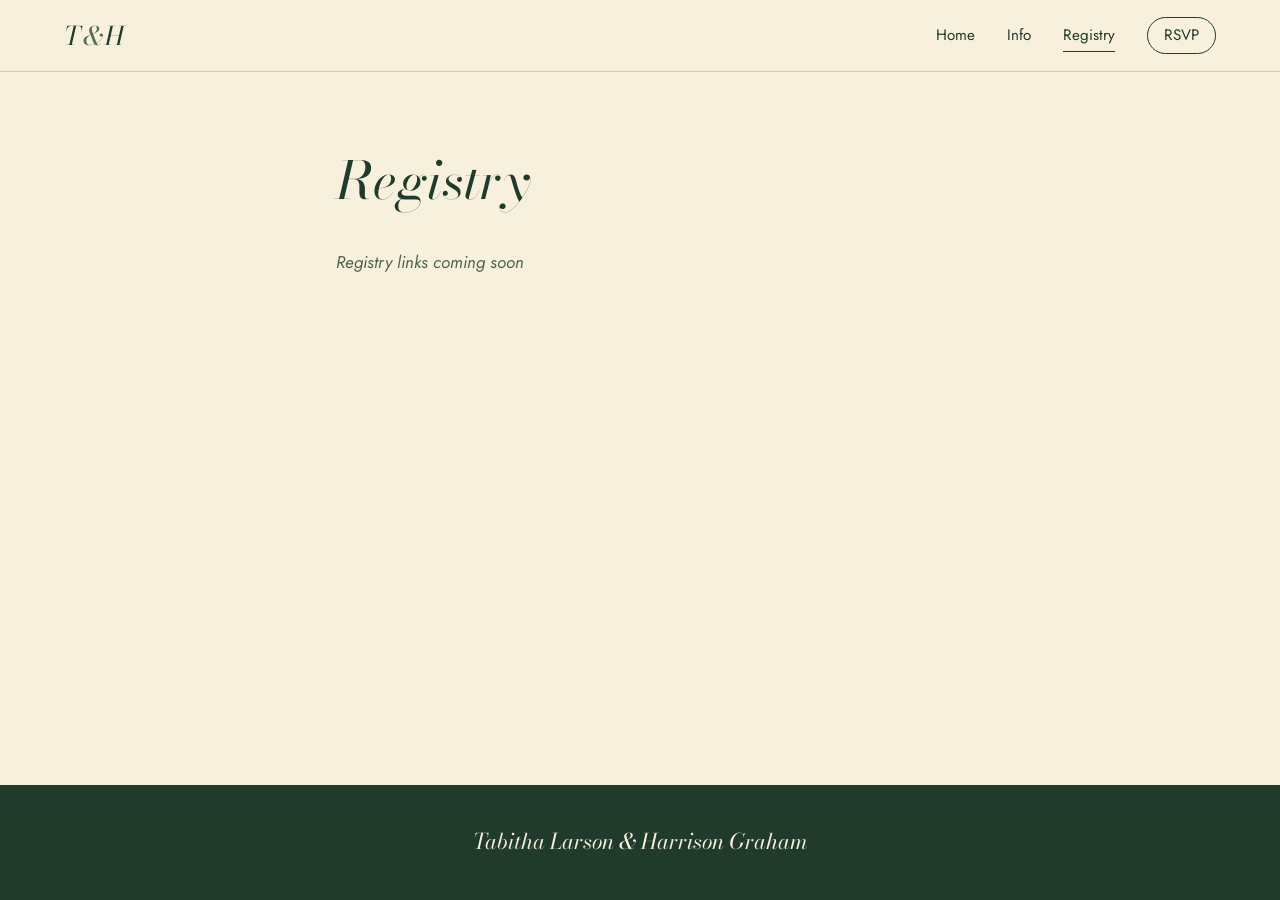
==== registry-list/index.html @ ad93a905 "Rebuild site for Tabitha and Harrison's wedding Replace Taylor and Connor's content and design with " ====
<!DOCTYPE html>
<html lang="en">
<head>
  <meta charset="UTF-8" />
  <meta name="viewport" content="width=device-width, initial-scale=1.0, viewport-fit=cover" />
  <title data-wc-title="Registry">Tabitha & Harrison | Registry</title>
  <link rel="preconnect" href="https://fonts.googleapis.com" />
  <link rel="preconnect" href="https://fonts.gstatic.com" crossorigin />
  <link href="https://fonts.googleapis.com/css2?family=Bodoni+Moda:ital,opsz,wght@0,6..96,400;0,6..96,500;1,6..96,400;1,6..96,500&family=Jost:wght@400;500&display=swap" rel="stylesheet" />
  <link rel="stylesheet" href="../css/styles.css" />
</head>
<body>
  <header class="site-header">
    <a class="monogram" href="../index.html" aria-label="Home"><span data-wc="couple.partnerA.first.0">T</span><span class="monogram__amp">&amp;</span><span data-wc="couple.partnerB.first.0">H</span></a>
    <nav class="nav" aria-label="Main">
      <a href="../index.html">Home</a>
      <a href="../info.html">Info</a>
      <a href="index.html" aria-current="page">Registry</a>
      <a class="nav__rsvp" href="../rsvp.html">RSVP</a>
    </nav>
  </header>

  <main class="page">
    <h1 class="page__title">Registry</h1>
    <div class="registry" data-wc-registry>
      <!-- Rendered from WEDDING.registry in js/wedding-config.js -->
    </div>
  </main>

  <footer class="site-footer">
    <p class="site-footer__names" data-wc="couple.footerNames">Tabitha Larson &amp; Harrison Graham</p>
  </footer>

  <script type="module" src="../js/apply-wedding-config.js"></script>
</body>
</html>
---- css/styles.css ----
/*
 * Tabitha & Harrison — site styles.
 * Palette comes from the wedding colors: vanilla, dark green, sage, lavender.
 * The four base colors can be overridden from WEDDING.theme (js/wedding-config.js);
 * every other color is mixed from them.
 */

:root {
  --vanilla: #f7f0dc;
  --green: #203a2b;
  --sage: #9caf88;
  --lavender: #b7a6d6;

  /* Text-safe shades. The base sage and lavender are too light for text on vanilla. */
  --sage-ink: color-mix(in srgb, var(--sage) 45%, var(--green));
  --lavender-ink: color-mix(in srgb, var(--lavender) 45%, #2c2142);
  --green-soft: color-mix(in srgb, var(--green) 78%, var(--vanilla));
  --vanilla-deep: color-mix(in srgb, var(--vanilla) 92%, var(--sage));
  --paper: color-mix(in srgb, var(--vanilla) 55%, #fff);
  --rule: color-mix(in srgb, var(--green) 20%, var(--vanilla));

  --font-display: "Bodoni Moda", "Didot", Georgia, serif;
  --font-body: "Jost", "Futura", system-ui, sans-serif;

  --gutter: clamp(1rem, 5vw, 4rem);
  --measure: 38rem;
  --header-h: 4.5rem;
}

*,
*::before,
*::after {
  box-sizing: border-box;
}

html {
  -webkit-text-size-adjust: 100%;
  scroll-padding-top: calc(var(--header-h) + 1rem);
}

body {
  margin: 0;
  min-height: 100vh;
  display: flex;
  flex-direction: column;
  background: var(--vanilla);
  color: var(--green);
  font-family: var(--font-body);
  font-size: 1.0625rem;
  line-height: 1.6;
}

main {
  flex: 1;
}

a {
  color: inherit;
  text-decoration-thickness: 1px;
  text-underline-offset: 0.2em;
}

a:hover {
  color: var(--lavender-ink);
}

:focus-visible {
  outline: 2px solid var(--lavender-ink);
  outline-offset: 3px;
  border-radius: 2px;
}

[hidden] {
  display: none !important;
}

/* ---------- Header ---------- */

.site-header {
  position: sticky;
  top: 0;
  z-index: 10;
  display: flex;
  align-items: center;
  justify-content: space-between;
  gap: 1rem;
  min-height: var(--header-h);
  padding: 0 var(--gutter);
  padding-top: env(safe-area-inset-top);
  background: color-mix(in srgb, var(--vanilla) 92%, transparent);
  backdrop-filter: blur(6px);
  border-bottom: 1px solid var(--rule);
}

.monogram {
  font-family: var(--font-display);
  font-style: italic;
  font-size: 1.6rem;
  line-height: 1;
  text-decoration: none;
  white-space: nowrap;
}

.monogram__amp {
  color: var(--sage-ink);
  margin: 0 0.1em;
}

.nav {
  display: flex;
  align-items: center;
  gap: clamp(0.75rem, 3vw, 2rem);
  font-size: 0.95rem;
}

.nav a {
  text-decoration: none;
  padding: 0.25rem 0;
  border-bottom: 1px solid transparent;
}

.nav a[aria-current="page"] {
  border-bottom-color: currentColor;
}

.nav .nav__rsvp {
  padding: 0.35rem 1rem;
  border: 1px solid var(--green);
  border-radius: 999px;
}

.nav .nav__rsvp[aria-current="page"],
.nav .nav__rsvp:hover {
  background: var(--green);
  color: var(--vanilla);
}

/* ---------- Buttons ---------- */

.button {
  display: inline-block;
  padding: 0.8rem 1.9rem;
  border: 1px solid var(--green);
  border-radius: 999px;
  background: var(--green);
  color: var(--vanilla);
  font: 500 1rem/1.2 var(--font-body);
  text-decoration: none;
  cursor: pointer;
}

.button:hover {
  background: var(--green-soft);
  color: var(--vanilla);
}

.button--quiet {
  background: transparent;
  color: var(--green);
}

.button--quiet:hover {
  background: var(--vanilla-deep);
  color: var(--green);
}

/* ---------- Hero ---------- */

.hero {
  display: grid;
  grid-template-columns: minmax(0, 1fr) minmax(14rem, 20rem);
  align-items: end;
  align-content: center;
  gap: 2rem 4rem;
  min-height: min(calc(100svh - var(--header-h)), 46rem);
  padding: clamp(3rem, 8vw, 6rem) var(--gutter) clamp(3rem, 6vw, 5rem);
}

.hero__names {
  margin: 0;
  display: flex;
  flex-direction: column;
  font-family: var(--font-display);
  font-style: italic;
  font-weight: 400;
  font-size: clamp(3.75rem, 13vw, 10rem);
  line-height: 0.92;
  letter-spacing: -0.02em;
}

.hero__amp {
  align-self: flex-start;
  margin: 0.04em 0 0.04em 1.6em;
  color: var(--lavender);
  font-size: 0.7em;
  line-height: 0.9;
}

.hero__name--second {
  padding-left: clamp(0.5em, 6vw, 1.2em);
}

.hero__details {
  padding-left: 1.25rem;
  border-left: 2px solid var(--sage);
}

.hero__details p {
  margin: 0;
}

.hero__intro {
  font-family: var(--font-display);
  font-style: italic;
  font-size: 1.5rem;
  line-height: 1.3;
}

.hero__date {
  margin-top: 1.25rem !important;
  font-weight: 500;
}

.hero__city {
  color: var(--green-soft);
  margin-bottom: 1.75rem !important;
}

/* The page's one load moment: the names settle in, then the details. */
@media (prefers-reduced-motion: no-preference) {
  .hero__name,
  .hero__amp,
  .hero__details {
    animation: settle 900ms cubic-bezier(0.2, 0.7, 0.2, 1) both;
  }
  .hero__amp {
    animation-delay: 150ms;
  }
  .hero__name--second {
    animation-delay: 280ms;
  }
  .hero__details {
    animation-delay: 550ms;
  }
}

@keyframes settle {
  from {
    opacity: 0;
    transform: translateY(0.35em);
  }
}

/* ---------- Section titles ---------- */

.section-title,
.page__title {
  margin: 0 0 2.5rem;
  font-family: var(--font-display);
  font-style: italic;
  font-weight: 400;
  font-size: clamp(2.25rem, 5vw, 3.25rem);
  line-height: 1.1;
}

/* ---------- Schedule: events grow off a single stem ---------- */

.schedule {
  padding: clamp(3.5rem, 8vw, 6rem) var(--gutter);
  background: var(--vanilla-deep);
}

.schedule__inner {
  max-width: 52rem;
}

.stem {
  --stem-x: 0.6rem;
  position: relative;
  margin: 0;
  padding: 0 0 0 calc(var(--stem-x) + 2.5rem);
  list-style: none;
}

/* The stem itself. */
.stem::before {
  content: "";
  position: absolute;
  top: 0.5rem;
  bottom: 0.5rem;
  left: var(--stem-x);
  width: 2px;
  background: var(--sage);
  border-radius: 2px;
}

.stem__event {
  position: relative;
  padding-bottom: clamp(2.5rem, 6vw, 4rem);
}

.stem__event:last-child {
  padding-bottom: 0;
}

/* A leaf branching off the stem at each event. */
.stem__event::before {
  content: "";
  position: absolute;
  top: 0;
  left: calc(-2.5rem + 1px);
  width: 1.8rem;
  height: 1.2rem;
  background: var(--sage);
  /* Sharp corners at bottom-left (where it meets the stem) and top-right make the leaf's tips. */
  border-radius: 100% 0 100% 0;
  transform: rotate(-12deg);
  transform-origin: left bottom;
}

.stem__when {
  margin: 0;
  display: flex;
  flex-wrap: wrap;
  gap: 0 1rem;
  color: var(--sage-ink);
  font-weight: 500;
}

.stem__name {
  margin: 0.2rem 0 0.75rem;
  font-family: var(--font-display);
  font-weight: 400;
  font-size: clamp(1.9rem, 4vw, 2.5rem);
  line-height: 1.15;
}

.stem__venue {
  font-style: normal;
}

.stem__venue strong {
  font-weight: 500;
}

.stem__pending {
  margin: 0;
  color: var(--green-soft);
  font-style: italic;
}

.stem__timeline {
  margin: 1.25rem 0 0;
  padding: 0;
  list-style: none;
  max-width: var(--measure);
  border-top: 1px solid var(--rule);
}

.stem__timeline li {
  display: grid;
  grid-template-columns: 6.5rem 1fr;
  padding: 0.6rem 0;
  border-bottom: 1px solid var(--rule);
}

.stem__timeline-time {
  color: var(--lavender-ink);
  font-weight: 500;
}

/* ---------- Before you come ---------- */

.next-steps {
  padding: clamp(3.5rem, 8vw, 6rem) var(--gutter);
}

.next-steps__inner {
  max-width: 52rem;
}

.next-steps__list {
  margin: 0;
  padding: 0;
  list-style: none;
  border-top: 1px solid var(--rule);
}

.next-steps__list a {
  display: grid;
  grid-template-columns: minmax(10rem, 22rem) 1fr;
  gap: 0.25rem 2rem;
  align-items: baseline;
  padding: 1.25rem 0;
  border-bottom: 1px solid var(--rule);
  text-decoration: none;
}

.next-steps__name {
  font-family: var(--font-display);
  font-size: 1.6rem;
  line-height: 1.2;
}

.next-steps__desc {
  color: var(--green-soft);
}

.next-steps__list a:hover .next-steps__name {
  color: var(--lavender-ink);
  font-style: italic;
}

.next-steps__deadline {
  margin: 2rem 0 0;
  font-weight: 500;
}

/* ---------- Footer ---------- */

.site-footer {
  padding: 2.5rem var(--gutter) calc(2.5rem + env(safe-area-inset-bottom));
  background: var(--green);
  color: var(--vanilla);
  text-align: center;
}

.site-footer__names {
  margin: 0;
  font-family: var(--font-display);
  font-style: italic;
  font-size: 1.35rem;
}

/* ---------- Inner pages ---------- */

.page {
  width: 100%;
  max-width: 46rem;
  margin: 0 auto;
  padding: clamp(3rem, 7vw, 5rem) var(--gutter);
}

.page--narrow {
  max-width: 40rem;
}

.page--wide {
  max-width: 72rem;
}

.prose p {
  margin: 0 0 1rem;
  max-width: var(--measure);
}

/* Important information */

.info-block + .info-block {
  margin-top: 3.5rem;
}

.info-block__title {
  margin: 0 0 1.25rem;
  padding-bottom: 0.5rem;
  border-bottom: 2px solid var(--sage);
  font-family: var(--font-display);
  font-weight: 400;
  font-size: 1.9rem;
  line-height: 1.2;
}

.info-block__lead {
  margin: 0 0 1rem;
  font-family: var(--font-display);
  font-style: italic;
  font-size: 1.4rem;
}

.faq-item {
  border-bottom: 1px solid var(--rule);
}

.faq-item__question {
  display: flex;
  justify-content: space-between;
  gap: 1rem;
  padding: 1rem 0;
  font-weight: 500;
  cursor: pointer;
  list-style: none;
}

.faq-item__question::-webkit-details-marker {
  display: none;
}

.faq-item__question::after {
  content: "+";
  color: var(--sage-ink);
  font-size: 1.3rem;
  line-height: 1;
}

.faq-item[open] .faq-item__question::after {
  content: "\2212";
}

.faq-item__answer {
  margin: 0;
  padding: 0 0 1.25rem;
  max-width: var(--measure);
}

/* Registry */

.registry__blurb {
  margin: 0 0 2rem;
  max-width: var(--measure);
}

.registry__list {
  margin: 0;
  padding: 0;
  list-style: none;
  border-top: 1px solid var(--rule);
}

.registry__link {
  display: block;
  padding: 1.1rem 0;
  border-bottom: 1px solid var(--rule);
  font-family: var(--font-display);
  font-size: 1.6rem;
  text-decoration: none;
}

.registry__link:hover {
  font-style: italic;
}

/* ---------- RSVP ---------- */

.rsvp-intro {
  margin: 0 0 1.5rem;
  max-width: var(--measure);
}

.rsvp-form {
  display: grid;
  gap: 1.25rem;
  justify-items: start;
}

.rsvp-form--party {
  justify-items: stretch;
}

.rsvp-field {
  display: grid;
  gap: 0.35rem;
  width: 100%;
}

.rsvp-field__label {
  font-size: 0.95rem;
  font-weight: 500;
}

.rsvp-input {
  width: 100%;
  padding: 0.75rem 0.9rem;
  border: 1px solid var(--rule);
  border-radius: 6px;
  background: var(--paper);
  color: var(--green);
  font: inherit;
}

.rsvp-input:focus-visible {
  border-color: var(--lavender-ink);
}

.rsvp-choices {
  margin: 0 0 1.5rem;
  padding: 0;
  list-style: none;
  border-top: 1px solid var(--rule);
}

.rsvp-choice {
  display: flex;
  flex-wrap: wrap;
  justify-content: space-between;
  gap: 0.25rem 1rem;
  width: 100%;
  padding: 1rem 0;
  border: 0;
  border-bottom: 1px solid var(--rule);
  background: none;
  color: inherit;
  font: inherit;
  text-align: left;
  cursor: pointer;
}

.rsvp-choice:hover .rsvp-choice__name {
  color: var(--lavender-ink);
}

.rsvp-choice__name {
  font-weight: 500;
}

.rsvp-choice__party {
  color: var(--green-soft);
}

.rsvp-party-title {
  margin: 0 0 1.5rem;
  font-family: var(--font-display);
  font-weight: 400;
  font-size: 1.75rem;
  line-height: 1.2;
}

.rsvp-guest-card {
  padding: 1.5rem 0;
  border-top: 2px solid var(--sage);
}

.rsvp-guest-card__name {
  margin: 0 0 1rem;
  font-family: var(--font-display);
  font-style: italic;
  font-weight: 400;
  font-size: 1.6rem;
  line-height: 1.2;
}

.rsvp-event-field {
  display: grid;
  gap: 0.9rem;
  padding: 1rem 0 0;
}

.rsvp-event-field + .rsvp-event-field {
  margin-top: 1rem;
  border-top: 1px solid var(--rule);
}

.rsvp-event-field__name {
  margin: 0;
  color: var(--sage-ink);
  font-size: 1rem;
  font-weight: 500;
}

.rsvp-actions {
  display: flex;
  flex-wrap: wrap;
  gap: 0.75rem;
  margin-top: 0.5rem;
}

.rsvp-message {
  margin: 1.5rem 0 0;
  font-weight: 500;
}

.rsvp-message:empty {
  display: none;
}

.rsvp-message--error {
  color: #8a2c2c;
}

/* ---------- RSVP check dashboard ---------- */

.rsvpcheck-head {
  display: flex;
  flex-wrap: wrap;
  align-items: center;
  justify-content: space-between;
  gap: 1rem;
}

.rsvpcheck-head .page__title {
  margin-bottom: 0;
}

.rsvpcheck > .rsvp-intro {
  margin-top: 1rem;
}

.rsvpcheck-summary {
  margin: 0.5rem 0 1rem;
  color: var(--green-soft);
  font-weight: 500;
}

.rsvpcheck-event {
  margin-top: 3rem;
  padding-top: 1.5rem;
  border-top: 2px solid var(--sage);
}

.rsvpcheck-title {
  margin: 0;
  font-family: var(--font-display);
  font-weight: 400;
  font-size: 1.9rem;
}

.rsvpcheck-grid {
  display: grid;
  gap: 2rem;
}

.rsvpcheck-card .rsvp-party-title {
  margin-bottom: 0.75rem;
  font-size: 1.35rem;
}

.rsvpcheck-table-wrap {
  overflow-x: auto;
}

.rsvpcheck-table {
  width: 100%;
  border-collapse: collapse;
  font-size: 0.95rem;
}

.rsvpcheck-table th,
.rsvpcheck-table td {
  padding: 0.55rem 0.75rem 0.55rem 0;
  border-bottom: 1px solid var(--rule);
  text-align: left;
  vertical-align: top;
}

.rsvpcheck-table th {
  font-weight: 500;
  color: var(--sage-ink);
}

/* ---------- Small screens ---------- */

@media (max-width: 760px) {
  .hero {
    grid-template-columns: 1fr;
    align-content: center;
    min-height: auto;
  }

  .next-steps__list a {
    grid-template-columns: 1fr;
  }
}

@media (max-width: 480px) {
  .site-header {
    flex-wrap: wrap;
    padding-top: calc(0.75rem + env(safe-area-inset-top));
    padding-bottom: 0.75rem;
  }

  .nav {
    gap: 1rem;
    font-size: 0.9rem;
  }

  .stem {
    --stem-x: 0.3rem;
    padding-left: calc(var(--stem-x) + 2.25rem);
  }

  .stem__event::before {
    left: calc(-2.25rem + 1px);
  }

  .stem__timeline li {
    grid-template-columns: 5.5rem 1fr;
  }
}
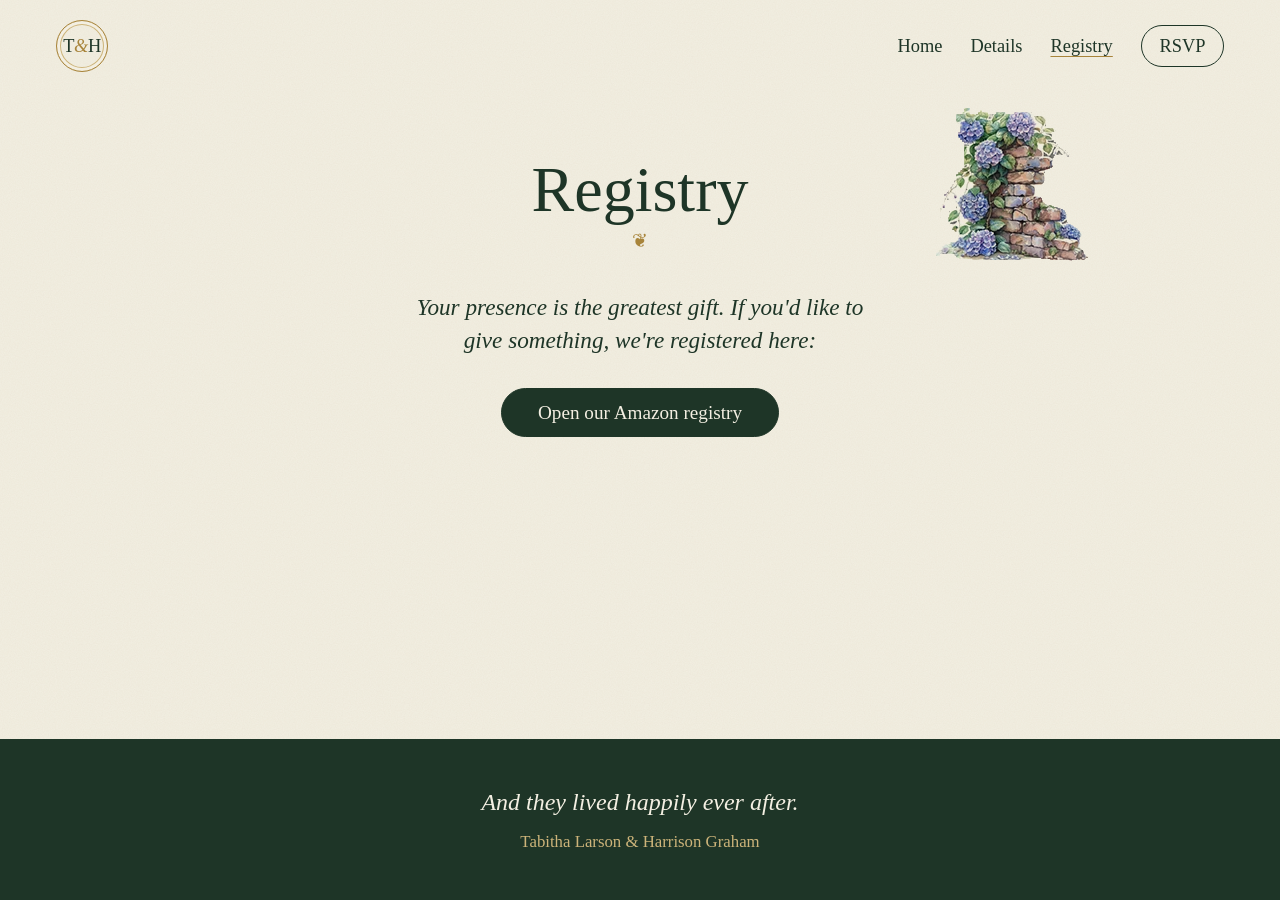
==== commit 725d4eaa: "Make the storybook design the main site Move the mockup's pages, styles, and decals to the site root" ====
--- a/registry-list/index.html
+++ b/registry-list/index.html
@@ -6,28 +6,30 @@
   <title data-wc-title="Registry">Tabitha & Harrison | Registry</title>
   <link rel="preconnect" href="https://fonts.googleapis.com" />
   <link rel="preconnect" href="https://fonts.gstatic.com" crossorigin />
-  <link href="https://fonts.googleapis.com/css2?family=Bodoni+Moda:ital,opsz,wght@0,6..96,400;0,6..96,500;1,6..96,400;1,6..96,500&family=Jost:wght@400;500&display=swap" rel="stylesheet" />
+  <link href="https://fonts.googleapis.com/css2?family=IM+Fell+English:ital@0;1&family=IM+Fell+English+SC&family=Alegreya:ital,wght@0,400;0,500;1,400&display=swap" rel="stylesheet" />
   <link rel="stylesheet" href="../css/styles.css" />
 </head>
 <body>
   <header class="site-header">
-    <a class="monogram" href="../index.html" aria-label="Home"><span data-wc="couple.partnerA.first.0">T</span><span class="monogram__amp">&amp;</span><span data-wc="couple.partnerB.first.0">H</span></a>
+    <a class="seal" href="../index.html" aria-label="Home"><span data-wc="couple.partnerA.first.0">T</span><span class="seal__amp">&amp;</span><span data-wc="couple.partnerB.first.0">H</span></a>
     <nav class="nav" aria-label="Main">
       <a href="../index.html">Home</a>
-      <a href="../info.html">Info</a>
-      <a href="index.html" aria-current="page">Registry</a>
+      <a href="../info.html">Details</a>
+      <a href="../registry-list/index.html" aria-current="page">Registry</a>
       <a class="nav__rsvp" href="../rsvp.html">RSVP</a>
     </nav>
   </header>
 
   <main class="page">
+    <img class="decal decal--hydrangea" src="../images/ruin-hydrangea.webp" alt="" width="152" height="153" />
     <h1 class="page__title">Registry</h1>
     <div class="registry" data-wc-registry>
-      <!-- Rendered from WEDDING.registry in js/wedding-config.js -->
+      <!-- Rendered from WEDDING.registry by js/apply-wedding-config.js -->
     </div>
   </main>
 
   <footer class="site-footer">
+    <p class="site-footer__end">And they lived happily ever after.</p>
     <p class="site-footer__names" data-wc="couple.footerNames">Tabitha Larson &amp; Harrison Graham</p>
   </footer>
 
--- a/css/styles.css
+++ b/css/styles.css
@@ -1,30 +1,32 @@
 /*
  * Tabitha & Harrison — site styles.
- * Palette comes from the wedding colors: vanilla, dark green, sage, lavender.
- * The four base colors can be overridden from WEDDING.theme (js/wedding-config.js);
- * every other color is mixed from them.
+ * The site reads as a picture book: a vellum page, an old-print display face,
+ * gilt rules, and watercolor decals painted into the margins.
+ *
+ * Decals use mix-blend-mode: multiply so their white watercolor washes take on
+ * the paper color. The base colors can be overridden from WEDDING.theme
+ * (js/wedding-config.js). Multiply only works when no ancestor between the decal and
+ * the page creates a stacking context, so avoid transform, opacity, filter, or
+ * z-index on a decal's ancestors.
  */
 
 :root {
-  --vanilla: #f7f0dc;
-  --green: #203a2b;
-  --sage: #9caf88;
-  --lavender: #b7a6d6;
-
-  /* Text-safe shades. The base sage and lavender are too light for text on vanilla. */
-  --sage-ink: color-mix(in srgb, var(--sage) 45%, var(--green));
-  --lavender-ink: color-mix(in srgb, var(--lavender) 45%, #2c2142);
-  --green-soft: color-mix(in srgb, var(--green) 78%, var(--vanilla));
-  --vanilla-deep: color-mix(in srgb, var(--vanilla) 92%, var(--sage));
-  --paper: color-mix(in srgb, var(--vanilla) 55%, #fff);
-  --rule: color-mix(in srgb, var(--green) 20%, var(--vanilla));
-
-  --font-display: "Bodoni Moda", "Didot", Georgia, serif;
-  --font-body: "Jost", "Futura", system-ui, sans-serif;
-
-  --gutter: clamp(1rem, 5vw, 4rem);
-  --measure: 38rem;
-  --header-h: 4.5rem;
+  --vellum: #f3efe2;
+  --vellum-deep: #e8e2cc;
+  --ink: #1e3527;
+  --ink-soft: #4b5b4d;
+  --sage: #8fa37c;
+  --lavender: #a693c9;
+  --lavender-ink: #5b4a7f;
+  --gilt: #a8843a;
+  --gilt-soft: #cdb47a;
+
+  --font-display: "IM Fell English", "Iowan Old Style", Georgia, serif;
+  --font-sc: "IM Fell English SC", "IM Fell English", Georgia, serif;
+  --font-body: "Alegreya", "Iowan Old Style", Georgia, serif;
+
+  --gutter: clamp(1rem, 5vw, 3.5rem);
+  --measure: 36rem;
 }
 
 *,
@@ -35,7 +37,6 @@
 
 html {
   -webkit-text-size-adjust: 100%;
-  scroll-padding-top: calc(var(--header-h) + 1rem);
 }
 
 body {
@@ -43,11 +44,14 @@
   min-height: 100vh;
   display: flex;
   flex-direction: column;
-  background: var(--vanilla);
-  color: var(--green);
+  overflow-x: hidden;
+  background-color: var(--vellum);
+  /* Faint paper grain. */
+  background-image: url("data:image/svg+xml,%3Csvg xmlns='http://www.w3.org/2000/svg' width='240' height='240'%3E%3Cfilter id='n'%3E%3CfeTurbulence type='fractalNoise' baseFrequency='.85' numOctaves='3' stitchTiles='stitch'/%3E%3CfeColorMatrix values='0 0 0 0 .32 0 0 0 0 .28 0 0 0 0 .18 0 0 0 .08 0'/%3E%3C/filter%3E%3Crect width='100%25' height='100%25' filter='url(%23n)'/%3E%3C/svg%3E");
+  color: var(--ink);
   font-family: var(--font-body);
-  font-size: 1.0625rem;
-  line-height: 1.6;
+  font-size: 1.1875rem;
+  line-height: 1.65;
 }
 
 main {
@@ -56,8 +60,9 @@
 
 a {
   color: inherit;
+  text-decoration-color: var(--gilt);
   text-decoration-thickness: 1px;
-  text-underline-offset: 0.2em;
+  text-underline-offset: 0.22em;
 }
 
 a:hover {
@@ -74,482 +79,624 @@
   display: none !important;
 }
 
+.decal {
+  position: absolute;
+  height: auto;
+  mix-blend-mode: multiply;
+  pointer-events: none;
+  user-select: none;
+}
+
 /* ---------- Header ---------- */
 
 .site-header {
-  position: sticky;
-  top: 0;
-  z-index: 10;
   display: flex;
+  flex-wrap: wrap;
   align-items: center;
   justify-content: space-between;
-  gap: 1rem;
-  min-height: var(--header-h);
-  padding: 0 var(--gutter);
-  padding-top: env(safe-area-inset-top);
-  background: color-mix(in srgb, var(--vanilla) 92%, transparent);
-  backdrop-filter: blur(6px);
-  border-bottom: 1px solid var(--rule);
-}
-
-.monogram {
-  font-family: var(--font-display);
-  font-style: italic;
-  font-size: 1.6rem;
+  gap: 0.75rem 1.5rem;
+  padding: 1.25rem var(--gutter);
+}
+
+.seal {
+  display: inline-flex;
+  align-items: center;
+  justify-content: center;
+  width: 3.25rem;
+  height: 3.25rem;
+  border: 1px solid var(--gilt);
+  border-radius: 50%;
+  box-shadow: inset 0 0 0 3px var(--vellum), inset 0 0 0 4px var(--gilt-soft);
+  font-family: var(--font-display);
+  font-size: 1.15rem;
   line-height: 1;
   text-decoration: none;
-  white-space: nowrap;
-}
-
-.monogram__amp {
-  color: var(--sage-ink);
-  margin: 0 0.1em;
+  letter-spacing: -0.02em;
+}
+
+.seal__amp {
+  color: var(--gilt);
+  font-style: italic;
 }
 
 .nav {
   display: flex;
+  flex-wrap: wrap;
   align-items: center;
-  gap: clamp(0.75rem, 3vw, 2rem);
-  font-size: 0.95rem;
+  gap: 0.25rem 1.75rem;
+  font-family: var(--font-sc);
+  font-size: 1.15rem;
 }
 
 .nav a {
   text-decoration: none;
   padding: 0.25rem 0;
-  border-bottom: 1px solid transparent;
 }
 
 .nav a[aria-current="page"] {
-  border-bottom-color: currentColor;
-}
-
-.nav .nav__rsvp {
-  padding: 0.35rem 1rem;
-  border: 1px solid var(--green);
+  text-decoration: underline;
+  text-decoration-color: var(--gilt);
+}
+
+.nav__rsvp {
+  padding: 0.3rem 1.1rem !important;
+  border: 1px solid var(--ink);
   border-radius: 999px;
 }
 
-.nav .nav__rsvp[aria-current="page"],
-.nav .nav__rsvp:hover {
-  background: var(--green);
-  color: var(--vanilla);
+.nav__rsvp:hover {
+  background: var(--ink);
+  color: var(--vellum);
 }
 
 /* ---------- Buttons ---------- */
 
 .button {
   display: inline-block;
-  padding: 0.8rem 1.9rem;
-  border: 1px solid var(--green);
+  padding: 0.7rem 2.25rem 0.8rem;
+  border: 1px solid var(--ink);
   border-radius: 999px;
-  background: var(--green);
-  color: var(--vanilla);
-  font: 500 1rem/1.2 var(--font-body);
+  background: var(--ink);
+  color: var(--vellum);
+  font-family: var(--font-sc);
+  font-size: 1.2rem;
+  line-height: 1.2;
   text-decoration: none;
   cursor: pointer;
 }
 
 .button:hover {
-  background: var(--green-soft);
-  color: var(--vanilla);
+  background: var(--lavender-ink);
+  border-color: var(--lavender-ink);
+  color: var(--vellum);
 }
 
 .button--quiet {
   background: transparent;
-  color: var(--green);
+  color: var(--ink);
 }
 
 .button--quiet:hover {
-  background: var(--vanilla-deep);
-  color: var(--green);
-}
-
-/* ---------- Hero ---------- */
-
-.hero {
+  background: transparent;
+  color: var(--lavender-ink);
+}
+
+/* ---------- Shared headings ---------- */
+
+.heading {
+  margin: 0 0 2.5rem;
+  font-family: var(--font-display);
+  font-weight: 400;
+  font-size: clamp(2rem, 5vw, 2.75rem);
+  line-height: 1.15;
+  text-align: center;
+}
+
+/* A gilt fleuron under section headings: the book's chapter break. */
+.heading::after {
+  content: "❦";
+  display: block;
+  margin-top: 0.4rem;
+  color: var(--gilt);
+  font-size: 1.1rem;
+}
+
+/* ---------- Title page (home hero) ---------- */
+
+.title-page {
+  padding: clamp(1.5rem, 5vw, 3.5rem) var(--gutter) clamp(4rem, 9vw, 6.5rem);
+}
+
+.title-page__frame {
+  position: relative;
+  max-width: 44rem;
+  margin: 0 auto;
+  padding: clamp(3.5rem, 9vw, 6rem) clamp(1.25rem, 6vw, 4rem);
+  border: 1px solid var(--gilt);
+  outline: 1px solid var(--gilt-soft);
+  outline-offset: -9px;
+  text-align: center;
+}
+
+.title-page__kicker {
+  margin: 0 0 0.5rem;
+  font-family: var(--font-display);
+  font-style: italic;
+  font-size: clamp(1.2rem, 2.6vw, 1.5rem);
+  color: var(--ink-soft);
+}
+
+.title-page__names {
+  margin: 0;
   display: grid;
-  grid-template-columns: minmax(0, 1fr) minmax(14rem, 20rem);
-  align-items: end;
-  align-content: center;
-  gap: 2rem 4rem;
-  min-height: min(calc(100svh - var(--header-h)), 46rem);
-  padding: clamp(3rem, 8vw, 6rem) var(--gutter) clamp(3rem, 6vw, 5rem);
-}
-
-.hero__names {
+  justify-items: center;
+  font-family: var(--font-display);
+  font-weight: 400;
+  font-size: clamp(3.5rem, 13vw, 7.5rem);
+  line-height: 0.95;
+  letter-spacing: -0.01em;
+}
+
+.title-page__amp {
+  margin: 0.05em 0 -0.02em;
+  color: var(--gilt);
+  font-style: italic;
+  font-size: 0.62em;
+  line-height: 1;
+}
+
+.title-page__rule {
+  width: 5rem;
+  margin: 2rem auto 1.5rem;
+  border: 0;
+  border-top: 1px solid var(--gilt);
+}
+
+.title-page__date {
   margin: 0;
-  display: flex;
-  flex-direction: column;
-  font-family: var(--font-display);
-  font-style: italic;
-  font-weight: 400;
-  font-size: clamp(3.75rem, 13vw, 10rem);
-  line-height: 0.92;
-  letter-spacing: -0.02em;
-}
-
-.hero__amp {
-  align-self: flex-start;
-  margin: 0.04em 0 0.04em 1.6em;
-  color: var(--lavender);
-  font-size: 0.7em;
-  line-height: 0.9;
-}
-
-.hero__name--second {
-  padding-left: clamp(0.5em, 6vw, 1.2em);
-}
-
-.hero__details {
-  padding-left: 1.25rem;
-  border-left: 2px solid var(--sage);
-}
-
-.hero__details p {
-  margin: 0;
-}
-
-.hero__intro {
-  font-family: var(--font-display);
-  font-style: italic;
-  font-size: 1.5rem;
-  line-height: 1.3;
-}
-
-.hero__date {
-  margin-top: 1.25rem !important;
+  font-size: clamp(1.15rem, 2.4vw, 1.35rem);
   font-weight: 500;
 }
 
-.hero__city {
-  color: var(--green-soft);
-  margin-bottom: 1.75rem !important;
-}
-
-/* The page's one load moment: the names settle in, then the details. */
+.title-page__place {
+  margin: 0 0 2.25rem;
+  font-style: italic;
+  color: var(--ink-soft);
+}
+
+.decal--dragon {
+  top: -1.75rem;
+  right: clamp(-3.5rem, -4vw, -1rem);
+  width: clamp(96px, 17vw, 173px);
+}
+
+.decal--hydrangea {
+  bottom: -2.25rem;
+  left: clamp(-3.5rem, -4vw, -1rem);
+  width: clamp(92px, 15vw, 152px);
+}
+
+/* The page-load moment: the title page sets itself, then the dragon drops in. */
 @media (prefers-reduced-motion: no-preference) {
-  .hero__name,
-  .hero__amp,
-  .hero__details {
-    animation: settle 900ms cubic-bezier(0.2, 0.7, 0.2, 1) both;
-  }
-  .hero__amp {
-    animation-delay: 150ms;
-  }
-  .hero__name--second {
-    animation-delay: 280ms;
-  }
-  .hero__details {
-    animation-delay: 550ms;
-  }
-}
-
-@keyframes settle {
+  .title-page__frame > :not(.decal) {
+    animation: ink-in 900ms ease-out both;
+  }
+
+  .title-page__names {
+    animation-delay: 150ms !important;
+  }
+
+  .title-page__rule,
+  .title-page__date,
+  .title-page__place,
+  .title-page__frame > .button {
+    animation-delay: 450ms !important;
+  }
+
+  .decal--dragon {
+    animation: dragon-drop 1100ms cubic-bezier(0.25, 1.4, 0.5, 1) 900ms both;
+    transform-origin: 70% 0;
+  }
+}
+
+@keyframes ink-in {
   from {
     opacity: 0;
-    transform: translateY(0.35em);
-  }
-}
-
-/* ---------- Section titles ---------- */
-
-.section-title,
-.page__title {
-  margin: 0 0 2.5rem;
-  font-family: var(--font-display);
-  font-style: italic;
-  font-weight: 400;
-  font-size: clamp(2.25rem, 5vw, 3.25rem);
-  line-height: 1.1;
-}
-
-/* ---------- Schedule: events grow off a single stem ---------- */
-
-.schedule {
-  padding: clamp(3.5rem, 8vw, 6rem) var(--gutter);
-  background: var(--vanilla-deep);
-}
-
-.schedule__inner {
-  max-width: 52rem;
-}
-
-.stem {
-  --stem-x: 0.6rem;
-  position: relative;
+    filter: blur(3px);
+  }
+  to {
+    opacity: 1;
+    filter: blur(0);
+  }
+}
+
+@keyframes dragon-drop {
+  from {
+    translate: 0 -2.5rem;
+    rotate: -6deg;
+    opacity: 0;
+  }
+  to {
+    translate: 0 0;
+    rotate: 0deg;
+    opacity: 1;
+  }
+}
+
+/* ---------- Chapters (the schedule) ---------- */
+
+.chapters {
+  padding: clamp(3rem, 8vw, 5.5rem) var(--gutter);
+  border-top: 1px solid var(--vellum-deep);
+}
+
+.chapters__inner {
+  max-width: 40rem;
+  margin: 0 auto;
+}
+
+.chapter-list {
   margin: 0;
-  padding: 0 0 0 calc(var(--stem-x) + 2.5rem);
+  padding: 0;
   list-style: none;
 }
 
-/* The stem itself. */
-.stem::before {
-  content: "";
-  position: absolute;
-  top: 0.5rem;
-  bottom: 0.5rem;
-  left: var(--stem-x);
-  width: 2px;
-  background: var(--sage);
-  border-radius: 2px;
-}
-
-.stem__event {
-  position: relative;
-  padding-bottom: clamp(2.5rem, 6vw, 4rem);
-}
-
-.stem__event:last-child {
-  padding-bottom: 0;
-}
-
-/* A leaf branching off the stem at each event. */
-.stem__event::before {
-  content: "";
-  position: absolute;
-  top: 0;
-  left: calc(-2.5rem + 1px);
-  width: 1.8rem;
-  height: 1.2rem;
-  background: var(--sage);
-  /* Sharp corners at bottom-left (where it meets the stem) and top-right make the leaf's tips. */
-  border-radius: 100% 0 100% 0;
-  transform: rotate(-12deg);
-  transform-origin: left bottom;
-}
-
-.stem__when {
+.chapter {
+  display: grid;
+  grid-template-columns: 4.5rem 1fr;
+  gap: 0 1.25rem;
+}
+
+.chapter + .chapter {
+  margin-top: 2.75rem;
+}
+
+.chapter__num {
+  padding-top: 0.2rem;
+  color: var(--gilt);
+  font-family: var(--font-display);
+  font-size: 2.5rem;
+  line-height: 1;
+  text-align: right;
+}
+
+.chapter__when {
   margin: 0;
   display: flex;
   flex-wrap: wrap;
   gap: 0 1rem;
-  color: var(--sage-ink);
+  color: var(--ink-soft);
+  font-style: italic;
+}
+
+.chapter__time {
+  font-style: normal;
   font-weight: 500;
-}
-
-.stem__name {
-  margin: 0.2rem 0 0.75rem;
-  font-family: var(--font-display);
-  font-weight: 400;
-  font-size: clamp(1.9rem, 4vw, 2.5rem);
+  color: var(--ink);
+}
+
+.chapter__name {
+  margin: 0.1rem 0 0.5rem;
+  font-family: var(--font-display);
+  font-weight: 400;
+  font-size: clamp(1.8rem, 4vw, 2.3rem);
   line-height: 1.15;
 }
 
-.stem__venue {
+.chapter__note {
+  margin: 0 0 0.6rem;
+  max-width: var(--measure);
+  color: var(--lavender-ink);
+  font-style: italic;
+}
+
+.chapter__venue {
   font-style: normal;
 }
 
-.stem__venue strong {
+.chapter__venue strong {
   font-weight: 500;
 }
 
-.stem__pending {
+.pending {
   margin: 0;
-  color: var(--green-soft);
-  font-style: italic;
-}
-
-.stem__timeline {
-  margin: 1.25rem 0 0;
+  color: var(--ink-soft);
+  font-style: italic;
+}
+
+/* ---------- Before you arrive ---------- */
+
+.provisions {
+  padding: clamp(3rem, 8vw, 5.5rem) var(--gutter);
+  border-top: 1px solid var(--vellum-deep);
+}
+
+.provisions__grid {
+  max-width: 64rem;
+  margin: 0 auto;
   padding: 0;
   list-style: none;
+  display: grid;
+  grid-template-columns: repeat(3, 1fr);
+  text-align: center;
+}
+
+.provisions__item {
+  padding: 0.5rem clamp(1rem, 3vw, 2.5rem);
+}
+
+.provisions__item + .provisions__item {
+  border-left: 1px solid var(--gilt-soft);
+}
+
+.provisions__title {
+  margin: 0 0 0.5rem;
+  font-family: var(--font-display);
+  font-weight: 400;
+  font-size: 1.6rem;
+  line-height: 1.2;
+}
+
+.provisions__item p {
+  margin: 0 0 0.75rem;
+}
+
+/* ---------- Finale (RSVP call) ---------- */
+
+.finale {
+  position: relative;
+  padding: clamp(4rem, 9vw, 6rem) var(--gutter) clamp(6.5rem, 11vw, 7.5rem);
+  border-top: 1px solid var(--vellum-deep);
+}
+
+.finale__inner {
+  position: relative;
+  max-width: 34rem;
+  margin: 0 auto;
+  text-align: center;
+}
+
+.finale__inner .heading {
+  margin-bottom: 1.25rem;
+}
+
+.finale__inner p {
+  margin: 0 auto 2rem;
+  max-width: 28rem;
+}
+
+.decal--arch {
+  top: clamp(-3.5rem, -6vw, -1.5rem);
+  right: clamp(-17rem, -22vw, -4rem);
+  width: clamp(150px, 26vw, 310px);
+}
+
+.decal--path {
+  bottom: clamp(-6.5rem, -9vw, -4.5rem);
+  left: clamp(-15rem, -20vw, -3rem);
+  width: clamp(130px, 21vw, 223px);
+}
+
+/* ---------- Footer ---------- */
+
+.site-footer {
+  padding: 2.75rem var(--gutter) calc(2.75rem + env(safe-area-inset-bottom));
+  background: var(--ink);
+  color: var(--vellum);
+  text-align: center;
+}
+
+.site-footer__end {
+  margin: 0 0 0.35rem;
+  font-family: var(--font-display);
+  font-style: italic;
+  font-size: 1.5rem;
+}
+
+.site-footer__names {
+  margin: 0;
+  color: var(--gilt-soft);
+  font-family: var(--font-sc);
+  font-size: 1.05rem;
+}
+
+/* ---------- Inner pages ---------- */
+
+.page {
+  position: relative;
+  width: 100%;
+  max-width: 44rem;
+  margin: 0 auto;
+  padding: clamp(2rem, 6vw, 4rem) var(--gutter) clamp(4rem, 9vw, 6rem);
+}
+
+.page__title {
+  margin: 0 0 2.5rem;
+  font-family: var(--font-display);
+  font-weight: 400;
+  font-size: clamp(2.6rem, 7vw, 4rem);
+  line-height: 1.05;
+  text-align: center;
+}
+
+.page__title::after {
+  content: "❦";
+  display: block;
+  margin-top: 0.5rem;
+  color: var(--gilt);
+  font-size: 1.2rem;
+}
+
+/* The ivy is photographic; soften it toward the watercolor decals. */
+.page .decal--ivy {
+  filter: saturate(0.65) brightness(1.05);
+  top: 0;
+  left: clamp(-6rem, -8vw, 0rem);
+  width: clamp(56px, 8vw, 80px);
+}
+
+.page .decal--hydrangea {
+  top: 1rem;
+  bottom: auto;
+  right: clamp(-6rem, -8vw, 0rem);
+  left: auto;
+}
+
+.page .decal--path {
+  top: 2rem;
+  bottom: auto;
+  right: clamp(-12rem, -14vw, -1rem);
+  left: auto;
+  width: clamp(110px, 18vw, 200px);
+}
+
+.part + .part {
+  margin-top: 4rem;
+}
+
+.part__title {
+  margin: 0 0 1.25rem;
+  font-family: var(--font-display);
+  font-weight: 400;
+  font-size: 2.1rem;
+  line-height: 1.15;
+}
+
+.lead {
+  margin: 0 0 1.25rem;
+  font-family: var(--font-display);
+  font-style: italic;
+  font-size: 1.45rem;
+  line-height: 1.35;
+  color: var(--lavender-ink);
+}
+
+.prose {
   max-width: var(--measure);
-  border-top: 1px solid var(--rule);
-}
-
-.stem__timeline li {
-  display: grid;
-  grid-template-columns: 6.5rem 1fr;
-  padding: 0.6rem 0;
-  border-bottom: 1px solid var(--rule);
-}
-
-.stem__timeline-time {
-  color: var(--lavender-ink);
+}
+
+.prose p {
+  margin: 0 0 1rem;
+}
+
+/* An illuminated initial on the first paragraph. flow-root keeps the float
+   from running into whatever follows a short opening line. */
+.prose > p:first-child {
+  display: flow-root;
+}
+
+.prose > p:first-child::first-letter {
+  float: left;
+  margin: 0.08em 0.1em 0 0;
+  color: var(--gilt);
+  font-family: var(--font-display);
+  font-size: 3.7em;
+  line-height: 0.8;
+}
+
+.prose h3 {
+  margin: 2.25rem 0 0.4rem;
+  font-family: var(--font-display);
+  font-weight: 400;
+  font-size: 1.45rem;
+  line-height: 1.25;
+}
+
+.prose ul {
+  margin: 0 0 1.25rem;
+  padding-left: 1.5rem;
+  list-style: "❧  ";
+}
+
+.prose li::marker {
+  color: var(--sage);
+}
+
+.prose li + li {
+  margin-top: 0.5rem;
+}
+
+.prose strong {
   font-weight: 500;
 }
 
-/* ---------- Before you come ---------- */
-
-.next-steps {
-  padding: clamp(3.5rem, 8vw, 6rem) var(--gutter);
-}
-
-.next-steps__inner {
-  max-width: 52rem;
-}
-
-.next-steps__list {
+.faq {
+  border-bottom: 1px solid var(--gilt-soft);
+}
+
+.faq:first-child {
+  border-top: 1px solid var(--gilt-soft);
+}
+
+.faq__q {
+  display: flex;
+  justify-content: space-between;
+  gap: 1rem;
+  padding: 0.95rem 0;
+  font-family: var(--font-display);
+  font-size: 1.3rem;
+  line-height: 1.3;
+  cursor: pointer;
+  list-style: none;
+}
+
+.faq__q::-webkit-details-marker {
+  display: none;
+}
+
+.faq__q::after {
+  content: "+";
+  flex: none;
+  color: var(--gilt);
+  transition: rotate 200ms ease;
+}
+
+.faq[open] > .faq__q::after {
+  rotate: 45deg;
+}
+
+.faq__a {
+  margin: 0 0 1.25rem;
+  max-width: var(--measure);
+}
+
+/* Registry */
+
+.registry {
+  text-align: center;
+}
+
+.registry__blurb {
+  margin: 0 auto 2rem;
+  max-width: 28rem;
+  font-family: var(--font-display);
+  font-style: italic;
+  font-size: 1.45rem;
+  line-height: 1.4;
+}
+
+.registry__links {
   margin: 0;
   padding: 0;
   list-style: none;
-  border-top: 1px solid var(--rule);
-}
-
-.next-steps__list a {
   display: grid;
-  grid-template-columns: minmax(10rem, 22rem) 1fr;
-  gap: 0.25rem 2rem;
-  align-items: baseline;
-  padding: 1.25rem 0;
-  border-bottom: 1px solid var(--rule);
-  text-decoration: none;
-}
-
-.next-steps__name {
-  font-family: var(--font-display);
-  font-size: 1.6rem;
-  line-height: 1.2;
-}
-
-.next-steps__desc {
-  color: var(--green-soft);
-}
-
-.next-steps__list a:hover .next-steps__name {
-  color: var(--lavender-ink);
-  font-style: italic;
-}
-
-.next-steps__deadline {
-  margin: 2rem 0 0;
-  font-weight: 500;
-}
-
-/* ---------- Footer ---------- */
-
-.site-footer {
-  padding: 2.5rem var(--gutter) calc(2.5rem + env(safe-area-inset-bottom));
-  background: var(--green);
-  color: var(--vanilla);
-  text-align: center;
-}
-
-.site-footer__names {
-  margin: 0;
-  font-family: var(--font-display);
-  font-style: italic;
-  font-size: 1.35rem;
-}
-
-/* ---------- Inner pages ---------- */
-
-.page {
-  width: 100%;
-  max-width: 46rem;
-  margin: 0 auto;
-  padding: clamp(3rem, 7vw, 5rem) var(--gutter);
-}
-
-.page--narrow {
-  max-width: 40rem;
-}
-
-.page--wide {
-  max-width: 72rem;
-}
-
-.prose p {
-  margin: 0 0 1rem;
-  max-width: var(--measure);
-}
-
-/* Important information */
-
-.info-block + .info-block {
-  margin-top: 3.5rem;
-}
-
-.info-block__title {
-  margin: 0 0 1.25rem;
-  padding-bottom: 0.5rem;
-  border-bottom: 2px solid var(--sage);
-  font-family: var(--font-display);
-  font-weight: 400;
-  font-size: 1.9rem;
-  line-height: 1.2;
-}
-
-.info-block__lead {
-  margin: 0 0 1rem;
-  font-family: var(--font-display);
-  font-style: italic;
-  font-size: 1.4rem;
-}
-
-.faq-item {
-  border-bottom: 1px solid var(--rule);
-}
-
-.faq-item__question {
-  display: flex;
-  justify-content: space-between;
+  justify-items: center;
   gap: 1rem;
-  padding: 1rem 0;
-  font-weight: 500;
-  cursor: pointer;
-  list-style: none;
-}
-
-.faq-item__question::-webkit-details-marker {
-  display: none;
-}
-
-.faq-item__question::after {
-  content: "+";
-  color: var(--sage-ink);
-  font-size: 1.3rem;
-  line-height: 1;
-}
-
-.faq-item[open] .faq-item__question::after {
-  content: "\2212";
-}
-
-.faq-item__answer {
-  margin: 0;
-  padding: 0 0 1.25rem;
-  max-width: var(--measure);
-}
-
-/* Registry */
-
-.registry__blurb {
-  margin: 0 0 2rem;
-  max-width: var(--measure);
-}
-
-.registry__list {
-  margin: 0;
-  padding: 0;
-  list-style: none;
-  border-top: 1px solid var(--rule);
-}
-
-.registry__link {
-  display: block;
-  padding: 1.1rem 0;
-  border-bottom: 1px solid var(--rule);
-  font-family: var(--font-display);
-  font-size: 1.6rem;
-  text-decoration: none;
-}
-
-.registry__link:hover {
-  font-style: italic;
 }
 
 /* ---------- RSVP ---------- */
 
 .rsvp-intro {
-  margin: 0 0 1.5rem;
-  max-width: var(--measure);
+  margin: 0 0 1.75rem;
+  text-align: center;
+  font-style: italic;
+  color: var(--ink-soft);
 }
 
 .rsvp-form {
   display: grid;
-  gap: 1.25rem;
-  justify-items: start;
+  gap: 1.5rem;
+  justify-items: center;
 }
 
 .rsvp-form--party {
@@ -558,45 +705,54 @@
 
 .rsvp-field {
   display: grid;
-  gap: 0.35rem;
+  gap: 0.3rem;
   width: 100%;
 }
 
 .rsvp-field__label {
-  font-size: 0.95rem;
-  font-weight: 500;
+  font-family: var(--font-sc);
+  font-size: 1.05rem;
+  color: var(--ink-soft);
 }
 
 .rsvp-input {
   width: 100%;
-  padding: 0.75rem 0.9rem;
-  border: 1px solid var(--rule);
-  border-radius: 6px;
-  background: var(--paper);
-  color: var(--green);
+  padding: 0.55rem 0.1rem;
+  border: 0;
+  border-bottom: 1px solid var(--ink);
+  border-radius: 0;
+  background: transparent;
+  color: var(--ink);
   font: inherit;
 }
 
 .rsvp-input:focus-visible {
-  border-color: var(--lavender-ink);
+  outline: none;
+  border-bottom: 2px solid var(--lavender-ink);
+  margin-bottom: -1px;
+}
+
+.rsvp-input::placeholder {
+  color: color-mix(in srgb, var(--ink-soft) 60%, var(--vellum));
+}
+
+select.rsvp-input {
+  cursor: pointer;
 }
 
 .rsvp-choices {
   margin: 0 0 1.5rem;
   padding: 0;
   list-style: none;
-  border-top: 1px solid var(--rule);
+  border-top: 1px solid var(--gilt-soft);
 }
 
 .rsvp-choice {
-  display: flex;
-  flex-wrap: wrap;
-  justify-content: space-between;
-  gap: 0.25rem 1rem;
+  display: grid;
   width: 100%;
-  padding: 1rem 0;
+  padding: 0.9rem 0.25rem;
   border: 0;
-  border-bottom: 1px solid var(--rule);
+  border-bottom: 1px solid var(--gilt-soft);
   background: none;
   color: inherit;
   font: inherit;
@@ -604,68 +760,71 @@
   cursor: pointer;
 }
 
-.rsvp-choice:hover .rsvp-choice__name {
+.rsvp-choice:hover {
   color: var(--lavender-ink);
 }
 
 .rsvp-choice__name {
-  font-weight: 500;
+  font-family: var(--font-display);
+  font-size: 1.3rem;
 }
 
 .rsvp-choice__party {
-  color: var(--green-soft);
+  font-style: italic;
+  color: var(--ink-soft);
+}
+
+#rsvp-choose {
+  text-align: center;
 }
 
 .rsvp-party-title {
   margin: 0 0 1.5rem;
   font-family: var(--font-display);
   font-weight: 400;
-  font-size: 1.75rem;
-  line-height: 1.2;
+  font-size: 1.9rem;
+  text-align: center;
 }
 
 .rsvp-guest-card {
   padding: 1.5rem 0;
-  border-top: 2px solid var(--sage);
+  border-top: 1px solid var(--gilt-soft);
 }
 
 .rsvp-guest-card__name {
   margin: 0 0 1rem;
   font-family: var(--font-display);
-  font-style: italic;
   font-weight: 400;
   font-size: 1.6rem;
-  line-height: 1.2;
 }
 
 .rsvp-event-field {
   display: grid;
-  gap: 0.9rem;
-  padding: 1rem 0 0;
-}
-
-.rsvp-event-field + .rsvp-event-field {
-  margin-top: 1rem;
-  border-top: 1px solid var(--rule);
+  gap: 1rem;
+  margin-bottom: 1.5rem;
+  padding-left: 1rem;
+  border-left: 2px solid var(--sage);
 }
 
 .rsvp-event-field__name {
   margin: 0;
-  color: var(--sage-ink);
-  font-size: 1rem;
-  font-weight: 500;
+  font-family: var(--font-display);
+  font-weight: 400;
+  font-style: italic;
+  font-size: 1.3rem;
 }
 
 .rsvp-actions {
   display: flex;
   flex-wrap: wrap;
-  gap: 0.75rem;
-  margin-top: 0.5rem;
+  justify-content: center;
+  gap: 1rem;
 }
 
 .rsvp-message {
   margin: 1.5rem 0 0;
-  font-weight: 500;
+  text-align: center;
+  font-style: italic;
 }
 
 .rsvp-message:empty {
@@ -673,7 +832,11 @@
 }
 
 .rsvp-message--error {
-  color: #8a2c2c;
+  color: #8a2d2d;
+}
+
+.page--wide {
+  max-width: 72rem;
 }
 
 /* ---------- RSVP check dashboard ---------- */
@@ -688,6 +851,11 @@
 
 .rsvpcheck-head .page__title {
   margin-bottom: 0;
+  text-align: left;
+}
+
+.rsvpcheck-head .page__title::after {
+  content: none;
 }
 
 .rsvpcheck > .rsvp-intro {
@@ -696,14 +864,14 @@
 
 .rsvpcheck-summary {
   margin: 0.5rem 0 1rem;
-  color: var(--green-soft);
+  color: var(--ink-soft);
   font-weight: 500;
 }
 
 .rsvpcheck-event {
   margin-top: 3rem;
   padding-top: 1.5rem;
-  border-top: 2px solid var(--sage);
+  border-top: 1px solid var(--gilt);
 }
 
 .rsvpcheck-title {
@@ -736,52 +904,73 @@
 .rsvpcheck-table th,
 .rsvpcheck-table td {
   padding: 0.55rem 0.75rem 0.55rem 0;
-  border-bottom: 1px solid var(--rule);
+  border-bottom: 1px solid var(--gilt-soft);
   text-align: left;
   vertical-align: top;
 }
 
 .rsvpcheck-table th {
-  font-weight: 500;
-  color: var(--sage-ink);
+  font-family: var(--font-sc);
+  font-weight: 400;
+  color: var(--ink-soft);
 }
 
 /* ---------- Small screens ---------- */
 
-@media (max-width: 760px) {
-  .hero {
+@media (max-width: 720px) {
+  .decal--dragon {
+    right: -0.5rem;
+  }
+
+  .provisions__grid {
     grid-template-columns: 1fr;
-    align-content: center;
-    min-height: auto;
-  }
-
-  .next-steps__list a {
-    grid-template-columns: 1fr;
-  }
-}
-
-@media (max-width: 480px) {
-  .site-header {
-    flex-wrap: wrap;
-    padding-top: calc(0.75rem + env(safe-area-inset-top));
-    padding-bottom: 0.75rem;
-  }
-
-  .nav {
-    gap: 1rem;
-    font-size: 0.9rem;
-  }
-
-  .stem {
-    --stem-x: 0.3rem;
-    padding-left: calc(var(--stem-x) + 2.25rem);
-  }
-
-  .stem__event::before {
-    left: calc(-2.25rem + 1px);
-  }
-
-  .stem__timeline li {
-    grid-template-columns: 5.5rem 1fr;
-  }
-}
+    max-width: 28rem;
+  }
+
+  .provisions__item {
+    padding: 1.5rem 0;
+  }
+
+  .provisions__item + .provisions__item {
+    border-left: 0;
+    border-top: 1px solid var(--gilt-soft);
+  }
+
+  .chapter {
+    grid-template-columns: 2.75rem 1fr;
+    gap: 0 0.9rem;
+  }
+
+  .chapter__num {
+    font-size: 2rem;
+  }
+
+  .decal--arch {
+    right: -2.5rem;
+    top: -4rem;
+    width: 120px;
+  }
+
+  .decal--path {
+    left: -1.5rem;
+    bottom: -5.5rem;
+    width: 110px;
+  }
+
+  .page .decal--ivy,
+  .page .decal--hydrangea,
+  .page .decal--path {
+    width: 64px;
+    opacity: 0.9;
+  }
+
+  .page .decal--ivy {
+    left: -0.25rem;
+    width: 40px;
+  }
+
+  .page .decal--hydrangea,
+  .page .decal--path {
+    right: -0.25rem;
+  }
+}
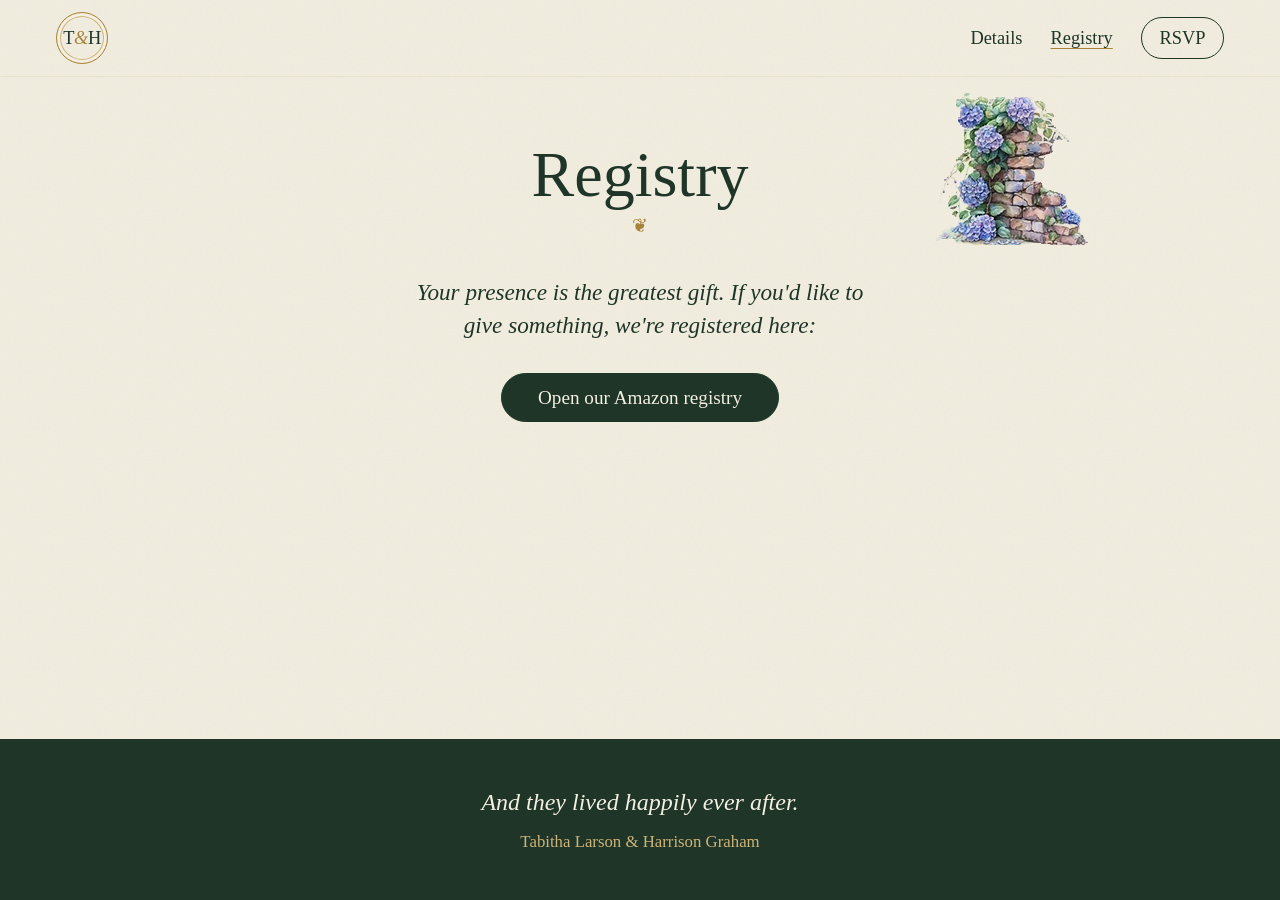
==== commit 67bec200: "Pin the header to the top and center it once the page scrolls The header stays at the top of the scr" ====
--- a/registry-list/index.html
+++ b/registry-list/index.html
@@ -13,7 +13,6 @@
   <header class="site-header">
     <a class="seal" href="../index.html" aria-label="Home"><span data-wc="couple.partnerA.first.0">T</span><span class="seal__amp">&amp;</span><span data-wc="couple.partnerB.first.0">H</span></a>
     <nav class="nav" aria-label="Main">
-      <a href="../index.html">Home</a>
       <a href="../info.html">Details</a>
       <a href="../registry-list/index.html" aria-current="page">Registry</a>
       <a class="nav__rsvp" href="../rsvp.html">RSVP</a>
@@ -34,5 +33,6 @@
   </footer>
 
   <script type="module" src="../js/apply-wedding-config.js"></script>
+  <script type="module" src="../js/site-header.js"></script>
 </body>
 </html>
--- a/css/styles.css
+++ b/css/styles.css
@@ -3,11 +3,9 @@
  * The site reads as a picture book: a vellum page, an old-print display face,
  * gilt rules, and watercolor decals painted into the margins.
  *
- * Decals use mix-blend-mode: multiply so their white watercolor washes take on
- * the paper color. The base colors can be overridden from WEDDING.theme
- * (js/wedding-config.js). Multiply only works when no ancestor between the decal and
- * the page creates a stacking context, so avoid transform, opacity, filter, or
- * z-index on a decal's ancestors.
+ * The decals in images/ have their white converted to transparency, so they
+ * sit on any background and cover the gilt lines they overlap. The base colors
+ * can be overridden from WEDDING.theme (js/wedding-config.js).
  */
 
 :root {
@@ -37,6 +35,8 @@
 
 html {
   -webkit-text-size-adjust: 100%;
+  /* Keeps in-page links, such as info.html#dress, from landing under the header. */
+  scroll-padding-top: 6rem;
 }
 
 body {
@@ -82,7 +82,6 @@
 .decal {
   position: absolute;
   height: auto;
-  mix-blend-mode: multiply;
   pointer-events: none;
   user-select: none;
 }
@@ -95,7 +94,26 @@
   align-items: center;
   justify-content: space-between;
   gap: 0.75rem 1.5rem;
-  padding: 1.25rem var(--gutter);
+  padding: 0.75rem var(--gutter);
+  /* Stays at the top of the screen while the page scrolls. */
+  position: sticky;
+  top: 0;
+  z-index: 10;
+  background-color: var(--vellum);
+  background-image: inherit;
+  border-bottom: 1px solid var(--vellum-deep);
+}
+
+/* Once the page scrolls, the side padding grows until the seal and links meet in the
+ * middle. 12rem is about half the width of the seal, the gap, and the three links. */
+.site-header.is-scrolled {
+  padding-inline: max(var(--gutter), calc(50% - 12rem));
+}
+
+@media (prefers-reduced-motion: no-preference) {
+  .site-header {
+    transition: padding 400ms ease;
+  }
 }
 
 .seal {
@@ -326,13 +344,33 @@
 /* ---------- Chapters (the schedule) ---------- */
 
 .chapters {
+  position: relative;
   padding: clamp(3rem, 8vw, 5.5rem) var(--gutter);
   border-top: 1px solid var(--vellum-deep);
 }
 
+/* The heading spans two columns: the schedule, then the stairs beside it. */
 .chapters__inner {
-  max-width: 40rem;
+  max-width: 64rem;
   margin: 0 auto;
+}
+
+.chapters__columns {
+  display: grid;
+  grid-template-columns: minmax(0, 40rem) minmax(0, 1fr);
+  gap: 0 clamp(1.5rem, 4vw, 3rem);
+}
+
+/* The wrapper takes the row's height from the schedule; the stairs stretch to fill it. */
+.chapters__art {
+  position: relative;
+}
+
+.decal--stairs {
+  inset: 0;
+  width: 100%;
+  height: 100%;
+  object-fit: fill;
 }
 
 .chapter-list {
@@ -471,10 +509,11 @@
   width: clamp(150px, 26vw, 310px);
 }
 
-.decal--path {
-  bottom: clamp(-6.5rem, -9vw, -4.5rem);
-  left: clamp(-15rem, -20vw, -3rem);
-  width: clamp(130px, 21vw, 223px);
+/* Mirrors the arch: same height, same top, same distance from the text. */
+.decal--brick {
+  top: clamp(-3.5rem, -6vw, -1.5rem);
+  left: clamp(-17rem, -22vw, -4rem);
+  width: clamp(150px, 26vw, 310px);
 }
 
 /* ---------- Footer ---------- */
@@ -917,6 +956,21 @@
 
 /* ---------- Small screens ---------- */
 
+/* Below this width the schedule needs the whole row, so the stairs column drops. */
+@media (max-width: 900px) {
+  .chapters__inner {
+    max-width: 40rem;
+  }
+
+  .chapters__columns {
+    grid-template-columns: minmax(0, 1fr);
+  }
+
+  .chapters__art {
+    display: none;
+  }
+}
+
 @media (max-width: 720px) {
   .decal--dragon {
     right: -0.5rem;
@@ -951,10 +1005,10 @@
     width: 120px;
   }
 
-  .decal--path {
-    left: -1.5rem;
-    bottom: -5.5rem;
-    width: 110px;
+  .decal--brick {
+    left: -2.5rem;
+    top: -4rem;
+    width: 120px;
   }
 
   .page .decal--ivy,
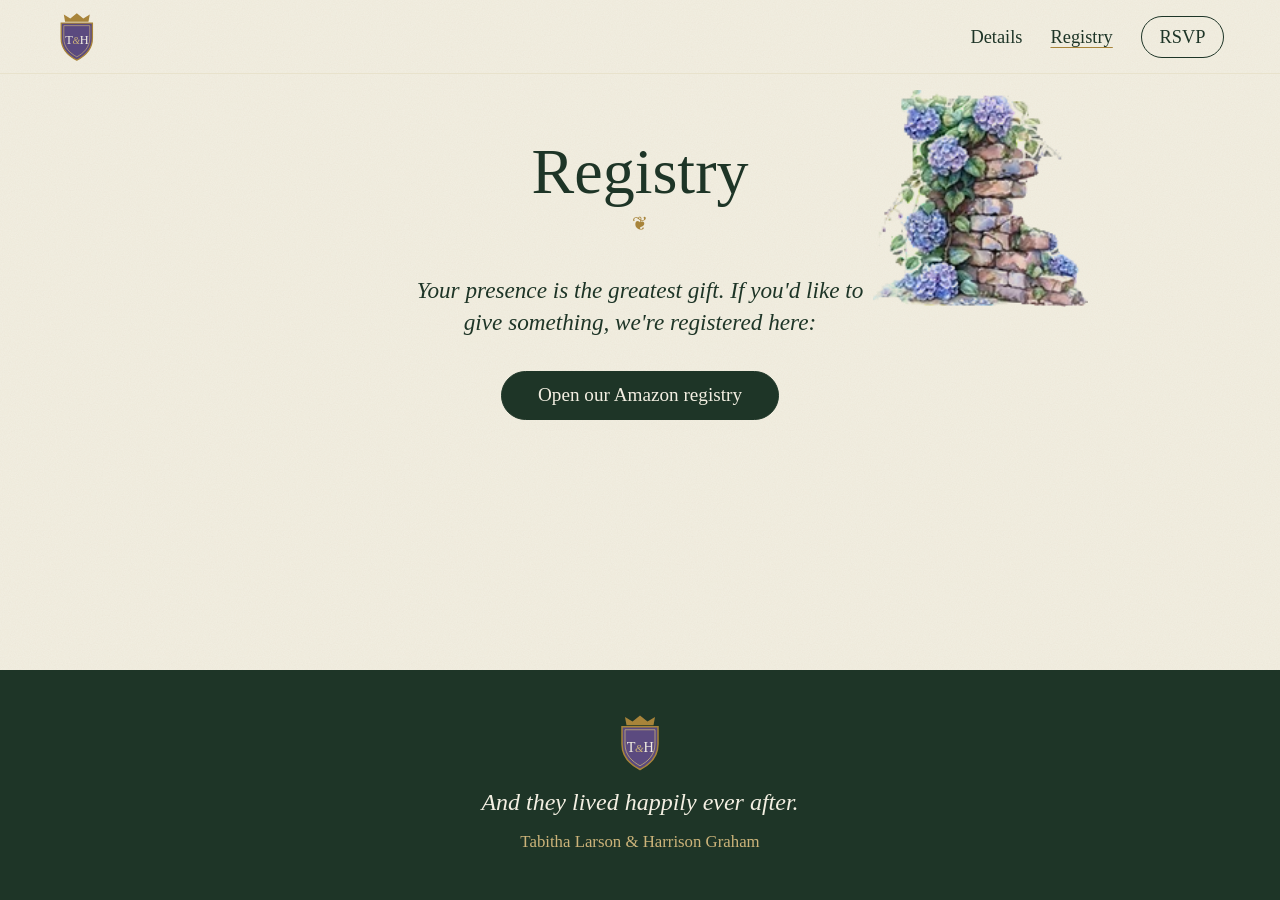
==== commit a0bf8c74: "Turn the home page into a picture book and add fantasy touches The title page is now a green-cloth b" ====
--- a/registry-list/index.html
+++ b/registry-list/index.html
@@ -8,10 +8,18 @@
   <link rel="preconnect" href="https://fonts.gstatic.com" crossorigin />
   <link href="https://fonts.googleapis.com/css2?family=IM+Fell+English:ital@0;1&family=IM+Fell+English+SC&family=Alegreya:ital,wght@0,400;0,500;1,400&display=swap" rel="stylesheet" />
   <link rel="stylesheet" href="../css/styles.css" />
+  <link rel="icon" href="../images/crest.svg" type="image/svg+xml" />
 </head>
 <body>
   <header class="site-header">
-    <a class="seal" href="../index.html" aria-label="Home"><span data-wc="couple.partnerA.first.0">T</span><span class="seal__amp">&amp;</span><span data-wc="couple.partnerB.first.0">H</span></a>
+    <a class="seal" href="../index.html" aria-label="Home">
+      <svg class="crest" viewBox="0 0 64 76" aria-hidden="true">
+        <path d="M14 15 L12 4 L22 10 L32 2 L42 10 L52 4 L50 15 Z" class="crest__crown" />
+        <path d="M8 17 H56 V40 C56 58 44 68 32 74 C20 68 8 58 8 40 Z" class="crest__shield" />
+        <path d="M12 21 H52 V40 C52 55 42 63.5 32 69 C22 63.5 12 55 12 40 Z" class="crest__inner" />
+        <text x="32" y="50" class="crest__letters"><tspan data-wc="couple.partnerA.first.0">T</tspan><tspan class="crest__amp">&amp;</tspan><tspan data-wc="couple.partnerB.first.0">H</tspan></text>
+      </svg>
+    </a>
     <nav class="nav" aria-label="Main">
       <a href="../info.html">Details</a>
       <a href="../registry-list/index.html" aria-current="page">Registry</a>
@@ -28,6 +36,12 @@
   </main>
 
   <footer class="site-footer">
+    <svg class="crest crest--footer" viewBox="0 0 64 76" aria-hidden="true">
+          <path d="M14 15 L12 4 L22 10 L32 2 L42 10 L52 4 L50 15 Z" class="crest__crown" />
+          <path d="M8 17 H56 V40 C56 58 44 68 32 74 C20 68 8 58 8 40 Z" class="crest__shield" />
+          <path d="M12 21 H52 V40 C52 55 42 63.5 32 69 C22 63.5 12 55 12 40 Z" class="crest__inner" />
+          <text x="32" y="50" class="crest__letters"><tspan data-wc="couple.partnerA.first.0">T</tspan><tspan class="crest__amp">&amp;</tspan><tspan data-wc="couple.partnerB.first.0">H</tspan></text>
+    </svg>
     <p class="site-footer__end">And they lived happily ever after.</p>
     <p class="site-footer__names" data-wc="couple.footerNames">Tabitha Larson &amp; Harrison Graham</p>
   </footer>
--- a/css/styles.css
+++ b/css/styles.css
@@ -24,6 +24,7 @@
   --font-body: "Alegreya", "Iowan Old Style", Georgia, serif;
 
   --gutter: clamp(1rem, 5vw, 3.5rem);
+  --grain: url("data:image/svg+xml,%3Csvg xmlns='http://www.w3.org/2000/svg' width='240' height='240'%3E%3Cfilter id='n'%3E%3CfeTurbulence type='fractalNoise' baseFrequency='.85' numOctaves='3' stitchTiles='stitch'/%3E%3CfeColorMatrix values='0 0 0 0 .32 0 0 0 0 .28 0 0 0 0 .18 0 0 0 .08 0'/%3E%3C/filter%3E%3Crect width='100%25' height='100%25' filter='url(%23n)'/%3E%3C/svg%3E");
   --measure: 36rem;
 }
 
@@ -118,23 +119,49 @@
 
 .seal {
   display: inline-flex;
-  align-items: center;
-  justify-content: center;
-  width: 3.25rem;
-  height: 3.25rem;
-  border: 1px solid var(--gilt);
-  border-radius: 50%;
-  box-shadow: inset 0 0 0 3px var(--vellum), inset 0 0 0 4px var(--gilt-soft);
-  font-family: var(--font-display);
-  font-size: 1.15rem;
-  line-height: 1;
   text-decoration: none;
-  letter-spacing: -0.02em;
-}
-
-.seal__amp {
-  color: var(--gilt);
-  font-style: italic;
+}
+
+/* The couple's crest: a crowned lavender shield with their initials. */
+.crest {
+  display: block;
+  width: 2.6rem;
+  height: auto;
+  overflow: visible;
+}
+
+.crest__crown {
+  fill: var(--gilt);
+}
+
+.crest__shield {
+  fill: var(--lavender-ink);
+  stroke: var(--gilt);
+  stroke-width: 2;
+}
+
+.crest__inner {
+  fill: none;
+  stroke: var(--gilt-soft);
+  stroke-width: 1;
+}
+
+.crest__letters {
+  fill: var(--vellum);
+  font-family: var(--font-display);
+  font-size: 19px;
+  text-anchor: middle;
+  letter-spacing: -0.5px;
+}
+
+.crest__amp {
+  fill: var(--gilt-soft);
+  font-style: italic;
+  font-size: 15px;
+}
+
+.seal:hover .crest__shield {
+  fill: var(--ink);
 }
 
 .nav {
@@ -189,6 +216,82 @@
   color: var(--vellum);
 }
 
+.button--seal {
+  display: inline-grid;
+  place-items: center;
+  width: 7.5rem;
+  height: 7.5rem;
+  padding: 0;
+  border: 0;
+  border-radius: 50%;
+  background: url("../images/wax-seal.svg") center / contain no-repeat;
+  color: var(--vellum);
+  font-size: 1.45rem;
+  letter-spacing: 0.04em;
+  /* Pressed into the wax: a dark edge above the letters and a light one below. */
+  text-shadow: 0 -1px 0 rgb(0 0 0 / 0.35), 0 1px 0 rgb(255 255 255 / 0.18);
+  filter: drop-shadow(0 3px 4px rgb(30 53 39 / 0.25));
+  position: relative;
+}
+
+.button--seal:hover {
+  background: url("../images/wax-seal.svg") center / contain no-repeat;
+  color: var(--vellum);
+}
+
+/* While hovered, a band of light glints across the wax, rests, and glints again. */
+.button--seal::after {
+  content: "";
+  position: absolute;
+  inset: 0;
+  /* Clipped to the wax's own uneven outline. */
+  mask: url("../images/wax-seal.svg") center / contain no-repeat;
+  background: linear-gradient(
+    115deg,
+    transparent 35%,
+    rgb(255 255 255 / 0.28) 48%,
+    rgb(255 244 214 / 0.4) 50%,
+    rgb(255 255 255 / 0.28) 52%,
+    transparent 65%
+  );
+  background-size: 250% 100%;
+  background-position: 120% 0;
+  opacity: 0;
+  pointer-events: none;
+}
+
+@media (prefers-reduced-motion: no-preference) {
+  .button--seal:hover::after {
+    animation: seal-glint 1.8s ease-in-out infinite;
+  }
+}
+
+/* Without motion, the glint shows as a still highlight instead. */
+@media (prefers-reduced-motion: reduce) {
+  .button--seal:hover::after {
+    opacity: 1;
+    background-position: 50% 0;
+  }
+}
+
+@keyframes seal-glint {
+  0% {
+    opacity: 1;
+    background-position: 120% 0;
+  }
+  /* The sweep takes the first half of each cycle; the band waits off the wax for the rest. */
+  50%,
+  100% {
+    opacity: 1;
+    background-position: -20% 0;
+  }
+}
+
+.button--seal:focus-visible {
+  outline: 2px solid var(--gilt);
+  outline-offset: 4px;
+}
+
 .button--quiet {
   background: transparent;
   color: var(--ink);
@@ -222,17 +325,231 @@
 /* ---------- Title page (home hero) ---------- */
 
 .title-page {
-  padding: clamp(1.5rem, 5vw, 3.5rem) var(--gutter) clamp(4rem, 9vw, 6.5rem);
-}
-
-.title-page__frame {
   position: relative;
-  max-width: 44rem;
+  /* The top padding leaves room for the dragon's wing above the frame. */
+  padding: clamp(3rem, 5vw, 3.5rem) var(--gutter) clamp(4rem, 9vw, 6.5rem);
+}
+
+/* ---------- The picture book (js/picture-book.js) ---------- */
+
+.book {
+  position: relative;
+  max-width: 34rem;
   margin: 0 auto;
-  padding: clamp(3.5rem, 9vw, 6rem) clamp(1.25rem, 6vw, 4rem);
+}
+
+.book__pages {
+  position: relative;
+  perspective: 2200px;
+  /* Page edges peeking out past the cover, and the book's shadow on the table. */
+  box-shadow: 3px 3px 0 -1px var(--vellum), 4px 4px 0 -1px var(--gilt-soft), 6px 6px 0 -1px var(--vellum),
+    7px 7px 0 -1px var(--gilt-soft), 10px 14px 24px rgb(30 53 39 / 0.25);
+  border-radius: 3px 8px 8px 3px;
+}
+
+.book__leaf {
+  position: absolute;
+  inset: 0;
+  margin: 0;
+  border-radius: 3px 8px 8px 3px;
+  visibility: hidden;
+  transform-origin: left center;
+  backface-visibility: hidden;
+}
+
+.book__leaf.is-current {
+  visibility: visible;
+  z-index: 2;
+}
+
+.book__leaf.is-under {
+  visibility: visible;
+  z-index: 1;
+}
+
+.book__leaf.is-turning-away {
+  visibility: visible;
+  z-index: 3;
+  animation: page-away 750ms cubic-bezier(0.45, 0, 0.3, 1) both;
+}
+
+.book__leaf.is-turning-back {
+  z-index: 3;
+  animation: page-back 750ms cubic-bezier(0.45, 0, 0.3, 1) both;
+}
+
+@keyframes page-away {
+  to {
+    transform: rotateY(-100deg);
+    filter: brightness(0.75);
+  }
+}
+
+@keyframes page-back {
+  from {
+    transform: rotateY(-100deg);
+    filter: brightness(0.75);
+  }
+}
+
+/* The cover: green bookcloth with a gilt border, corner ornaments, and a darker spine. */
+.book__cover {
+  position: relative;
+  display: flex;
+  flex-direction: column;
+  justify-content: center;
+  align-items: center;
+  aspect-ratio: 4 / 5;
+  padding: clamp(3rem, 8vw, 4.5rem) clamp(1.75rem, 6vw, 3.5rem);
+  background-color: var(--ink);
+  background-image:
+    linear-gradient(90deg, rgb(0 0 0 / 0.35), rgb(255 255 255 / 0.06) 14px, transparent 30px),
+    repeating-linear-gradient(45deg, rgb(255 255 255 / 0.025) 0 1px, transparent 1px 3px),
+    repeating-linear-gradient(-45deg, rgb(0 0 0 / 0.05) 0 1px, transparent 1px 3px);
+  color: var(--vellum);
+  text-align: center;
+}
+
+.book__cover::before {
+  content: "";
+  position: absolute;
+  inset: 16px 16px 16px 28px;
   border: 1px solid var(--gilt);
   outline: 1px solid var(--gilt-soft);
-  outline-offset: -9px;
+  outline-offset: -7px;
+  pointer-events: none;
+}
+
+.book__cover::after {
+  content: "";
+  position: absolute;
+  inset: 10px 10px 10px 22px;
+  border: 30px solid transparent;
+  border-image: url("../images/frame-corners.svg") 40 / 30px stretch;
+  pointer-events: none;
+}
+
+/* The cover sits in the flow and sizes the book; the photo pages stack on top of it. */
+.book__cover.book__leaf {
+  position: relative;
+  inset: auto;
+}
+
+/* Nothing on the cover shrinks; when it doesn't fit 4:5, the cover grows taller. */
+.book__cover > * {
+  flex-shrink: 0;
+}
+
+.book__cover .title-page__rule {
+  filter: brightness(1.45);
+}
+
+.book__cover .title-page__kicker {
+  color: var(--gilt-soft);
+}
+
+.book__cover .title-page__names {
+  color: #e6d39c;
+  text-shadow: 0 1px 0 rgb(0 0 0 / 0.35);
+}
+
+.book__cover .title-page__amp {
+  color: var(--gilt-soft);
+}
+
+.book__cover .title-page__place {
+  color: var(--gilt-soft);
+}
+
+/* A photo page: vellum, a double gilt line, and a folio at the foot. */
+.book__page {
+  display: flex;
+  flex-direction: column;
+  padding: clamp(1.25rem, 4vw, 2rem) clamp(1.25rem, 4vw, 2rem) 0.5rem clamp(1.75rem, 5vw, 2.5rem);
+  background-color: var(--vellum);
+  background-image: linear-gradient(90deg, rgb(30 53 39 / 0.14), transparent 26px), var(--grain);
+}
+
+.book__page img {
+  flex: 1;
+  min-height: 0;
+  width: 100%;
+  object-fit: contain;
+  padding: 10px;
+  border: 1px solid var(--gilt);
+  outline: 1px solid var(--gilt-soft);
+  outline-offset: -6px;
+}
+
+.book__folio {
+  padding: 0.35rem 0 0.2rem;
+  color: var(--gilt);
+  font-family: var(--font-display);
+  font-style: italic;
+  font-size: 1.05rem;
+  text-align: center;
+}
+
+.book .decal {
+  z-index: 5;
+}
+
+/* The arrows sit outside the book's edges on wide screens and over them on phones. */
+.book__turn {
+  position: absolute;
+  top: 50%;
+  z-index: 6;
+  display: grid;
+  place-items: center;
+  width: 3rem;
+  height: 3rem;
+  margin-top: -1.5rem;
+  padding: 0;
+  border: 1px solid var(--gilt);
+  border-radius: 50%;
+  background: var(--vellum);
+  color: var(--ink);
+  cursor: pointer;
+}
+
+.book__turn svg {
+  width: 1.4rem;
+  height: 1.4rem;
+  fill: none;
+  stroke: currentColor;
+  stroke-width: 2;
+  stroke-linecap: round;
+  stroke-linejoin: round;
+}
+
+.book__turn--prev {
+  left: -4.5rem;
+}
+
+.book__turn--next {
+  right: -4.5rem;
+}
+
+.book__turn:hover:not(:disabled) {
+  background: var(--ink);
+  color: var(--vellum);
+}
+
+.book__turn:focus-visible {
+  outline: 2px solid var(--gilt);
+  outline-offset: 3px;
+}
+
+.book__turn:disabled {
+  opacity: 0.3;
+  cursor: default;
+}
+
+.book__status {
+  margin: 1.5rem 0 0;
+  color: var(--ink-soft);
+  font-style: italic;
+  font-size: 1rem;
   text-align: center;
 }
 
@@ -264,10 +581,11 @@
 }
 
 .title-page__rule {
-  width: 5rem;
-  margin: 2rem auto 1.5rem;
+  width: 13rem;
+  height: 1.4rem;
+  margin: 1.75rem auto 1.25rem;
   border: 0;
-  border-top: 1px solid var(--gilt);
+  background: url("../images/divider.svg") center / contain no-repeat;
 }
 
 .title-page__date {
@@ -283,21 +601,21 @@
 }
 
 .decal--dragon {
-  top: -1.75rem;
-  right: clamp(-3.5rem, -4vw, -1rem);
-  width: clamp(96px, 17vw, 173px);
+  top: -2.5rem;
+  right: clamp(-3.5rem, -4vw, -0.25rem);
+  width: clamp(120px, 22vw, 245px);
 }
 
 .decal--hydrangea {
-  bottom: -2.25rem;
-  left: clamp(-3.5rem, -4vw, -1rem);
-  width: clamp(92px, 15vw, 152px);
+  bottom: -3rem;
+  left: clamp(-5rem, -5.5vw, -1.25rem);
+  width: clamp(115px, 20vw, 215px);
 }
 
 /* The page-load moment: the title page sets itself, then the dragon drops in. */
 @media (prefers-reduced-motion: no-preference) {
-  .title-page__frame > :not(.decal) {
-    animation: ink-in 900ms ease-out both;
+  .book__cover > * {
+    animation: ink-in 900ms ease-out backwards;
   }
 
   .title-page__names {
@@ -307,13 +625,57 @@
   .title-page__rule,
   .title-page__date,
   .title-page__place,
-  .title-page__frame > .button {
+  .book__cover > .button {
     animation-delay: 450ms !important;
   }
 
   .decal--dragon {
     animation: dragon-drop 1100ms cubic-bezier(0.25, 1.4, 0.5, 1) 900ms both;
     transform-origin: 70% 0;
+  }
+}
+
+/* Fireflies (js/fireflies.js) drift up over the title page once, then fade. */
+.fireflies {
+  position: absolute;
+  inset: 0;
+  z-index: 4;
+  overflow: hidden;
+  pointer-events: none;
+}
+
+.firefly {
+  position: absolute;
+  width: 7px;
+  height: 7px;
+  border-radius: 50%;
+  /* A gold core and a warm halo; pale yellow disappears against the vellum. */
+  background: #f2c94c;
+  box-shadow: 0 0 4px 1px rgb(214 160 40 / 0.9), 0 0 16px 6px rgb(214 160 40 / 0.4);
+  opacity: 0;
+  animation-name: firefly;
+  animation-timing-function: ease-in-out;
+  animation-fill-mode: both;
+}
+
+@keyframes firefly {
+  0% {
+    opacity: 0;
+    translate: 0 0;
+  }
+  20%,
+  45% {
+    opacity: 1;
+  }
+  35% {
+    opacity: 0.4;
+  }
+  70% {
+    opacity: 0.9;
+  }
+  100% {
+    opacity: 0;
+    translate: var(--dx) var(--dy);
   }
 }
 
@@ -349,28 +711,48 @@
   border-top: 1px solid var(--vellum-deep);
 }
 
-/* The heading spans two columns: the schedule, then the stairs beside it. */
+/* The heading spans two columns: the schedule, then the couple's photo beside it. */
 .chapters__inner {
-  max-width: 64rem;
+  max-width: 76rem;
   margin: 0 auto;
 }
 
 .chapters__columns {
-  display: grid;
-  grid-template-columns: minmax(0, 40rem) minmax(0, 1fr);
-  gap: 0 clamp(1.5rem, 4vw, 3rem);
-}
-
-/* The wrapper takes the row's height from the schedule; the stairs stretch to fill it. */
+  display: flex;
+  justify-content: center;
+  gap: 0 3rem;
+}
+
+/* A fixed width, so the schedule's height never depends on the photo's width. */
+.chapters__columns > .chapter-list {
+  flex: none;
+  width: 36rem;
+}
+
+/* The frame matches the schedule's height (measured by js/schedule-photo.js), and its
+ * width follows the photo's 2:3 shape. 34px is the frame's padding and border. The photo
+ * sits inside the same double gilt line as the title page. */
 .chapters__art {
   position: relative;
-}
-
-.decal--stairs {
-  inset: 0;
-  width: 100%;
-  height: 100%;
-  object-fit: fill;
+  flex: none;
+  align-self: flex-start;
+  box-sizing: content-box;
+  height: calc(var(--schedule-height, 36rem) - 34px);
+  aspect-ratio: 2 / 3;
+  padding: 16px;
+  border: 1px solid var(--gilt);
+  border-radius: 28px;
+  outline: 1px solid var(--gilt-soft);
+  outline-offset: -9px;
+}
+
+/* Positioned so the photo's file size never sets the frame's size. */
+.chapters__photo {
+  position: absolute;
+  inset: 16px;
+  width: calc(100% - 32px);
+  height: calc(100% - 32px);
+  border-radius: 14px;
 }
 
 .chapter-list {
@@ -445,8 +827,162 @@
 /* ---------- Before you arrive ---------- */
 
 .provisions {
+  position: relative;
+  margin: 1.5rem 0;
+  padding: clamp(3rem, 8vw, 5.5rem) var(--gutter);
+  background-color: var(--vellum-deep);
+}
+
+/* Torn top and bottom edges, so the section reads as a separate leaf. */
+.provisions::before,
+.provisions::after {
+  content: "";
+  position: absolute;
+  left: 0;
+  right: 0;
+  height: 22px;
+  background: url("../images/torn-edge.svg") 0 0 / 480px 22px repeat-x;
+  pointer-events: none;
+}
+
+.provisions::before {
+  top: -21px;
+}
+
+.provisions::after {
+  bottom: -21px;
+  transform: scaleY(-1);
+}
+
+/* ---------- A map of the realm ---------- */
+
+.realm {
   padding: clamp(3rem, 8vw, 5.5rem) var(--gutter);
   border-top: 1px solid var(--vellum-deep);
+}
+
+.realm__map {
+  max-width: 60rem;
+  margin: 0 auto;
+}
+
+.realm__map svg {
+  display: block;
+  width: 100%;
+  height: auto;
+}
+
+.realm__town {
+  fill: var(--ink-soft);
+  font-family: var(--font-sc);
+  font-size: 30px;
+  letter-spacing: 4px;
+}
+
+.realm__river {
+  fill: #5f7686;
+  font-family: var(--font-display);
+  font-style: italic;
+  font-size: 20px;
+}
+
+.realm__note {
+  fill: var(--ink-soft);
+  font-family: var(--font-display);
+  font-style: italic;
+  font-size: 19px;
+}
+
+.realm__dragons {
+  fill: var(--lavender-ink);
+  font-family: var(--font-display);
+  font-style: italic;
+  font-size: 18px;
+}
+
+.realm__label {
+  fill: var(--ink);
+  font-family: var(--font-display);
+  font-size: 22px;
+}
+
+.realm__num {
+  fill: var(--vellum);
+  font-family: var(--font-display);
+  font-size: 17px;
+  text-anchor: middle;
+}
+
+.realm__compass {
+  fill: var(--ink);
+  font-family: var(--font-sc);
+  font-size: 20px;
+  text-anchor: middle;
+}
+
+.realm__title {
+  fill: var(--ink);
+  font-family: var(--font-display);
+  font-style: italic;
+  font-size: 23px;
+  text-anchor: middle;
+}
+
+.realm__place {
+  cursor: pointer;
+}
+
+.realm__map a:hover .realm__label,
+.realm__map a:focus-visible .realm__label {
+  fill: var(--lavender-ink);
+  text-decoration: underline;
+}
+
+.realm__caption {
+  margin-top: 0.75rem;
+  color: var(--ink-soft);
+  font-style: italic;
+  font-size: 1rem;
+  text-align: center;
+}
+
+.realm__legend {
+  max-width: 60rem;
+  margin: 2rem auto 0;
+  padding: 0;
+  list-style: none;
+  display: grid;
+  grid-template-columns: repeat(3, 1fr);
+  gap: 1.5rem;
+}
+
+.realm__stop {
+  display: grid;
+  grid-template-columns: 2.5rem 1fr;
+  gap: 0 0.75rem;
+}
+
+.realm__stop-num {
+  color: var(--gilt);
+  font-family: var(--font-display);
+  font-size: 1.8rem;
+  line-height: 1.1;
+  text-align: right;
+}
+
+.realm__stop p {
+  margin: 0;
+}
+
+.realm__stop-name {
+  font-family: var(--font-display);
+  font-size: 1.3rem;
+  line-height: 1.2;
+}
+
+.realm__stop-venue {
+  color: var(--ink-soft);
+  font-style: italic;
 }
 
 .provisions__grid {
@@ -484,7 +1020,6 @@
 .finale {
   position: relative;
   padding: clamp(4rem, 9vw, 6rem) var(--gutter) clamp(6.5rem, 11vw, 7.5rem);
-  border-top: 1px solid var(--vellum-deep);
 }
 
 .finale__inner {
@@ -523,6 +1058,11 @@
   background: var(--ink);
   color: var(--vellum);
   text-align: center;
+}
+
+.crest--footer {
+  width: 3rem;
+  margin: 0 auto 0.75rem;
 }
 
 .site-footer__end {
@@ -956,24 +1496,59 @@
 
 /* ---------- Small screens ---------- */
 
-/* Below this width the schedule needs the whole row, so the stairs column drops. */
+/* Too narrow for the fixed schedule and a full-height photo: the schedule flexes, and
+ * the photo takes 40% of the row at its own 2:3 shape. */
+@media (max-width: 1250px) {
+  .chapters__columns {
+    gap: 0 clamp(1.5rem, 4vw, 3rem);
+  }
+
+  .chapters__columns > .chapter-list {
+    flex: 1;
+    width: auto;
+    min-width: 0;
+  }
+
+  .chapters__art {
+    width: 40%;
+    height: auto;
+  }
+}
+
+/* Below this width the schedule needs the whole row, so the photo column drops. */
 @media (max-width: 900px) {
   .chapters__inner {
     max-width: 40rem;
   }
 
-  .chapters__columns {
-    grid-template-columns: minmax(0, 1fr);
-  }
-
   .chapters__art {
     display: none;
   }
 }
 
 @media (max-width: 720px) {
+  .book__turn {
+    width: 2.5rem;
+    height: 2.5rem;
+    margin-top: -1.25rem;
+    background: rgb(243 239 226 / 0.9);
+  }
+
+  .book__turn--prev {
+    left: -0.5rem;
+  }
+
+  .book__turn--next {
+    right: -0.5rem;
+  }
+
+  .realm__legend {
+    grid-template-columns: 1fr;
+    max-width: 24rem;
+  }
+
   .decal--dragon {
-    right: -0.5rem;
+    right: 0.25rem;
   }
 
   .provisions__grid {
@@ -999,16 +1574,21 @@
     font-size: 2rem;
   }
 
+  /* On phones the decals sit above the heading instead of beside it. */
+  .finale {
+    padding-top: 9rem;
+  }
+
   .decal--arch {
-    right: -2.5rem;
-    top: -4rem;
-    width: 120px;
+    right: -0.5rem;
+    top: -7.5rem;
+    width: 110px;
   }
 
   .decal--brick {
-    left: -2.5rem;
-    top: -4rem;
-    width: 120px;
+    left: -0.5rem;
+    top: -7.5rem;
+    width: 110px;
   }
 
   .page .decal--ivy,
